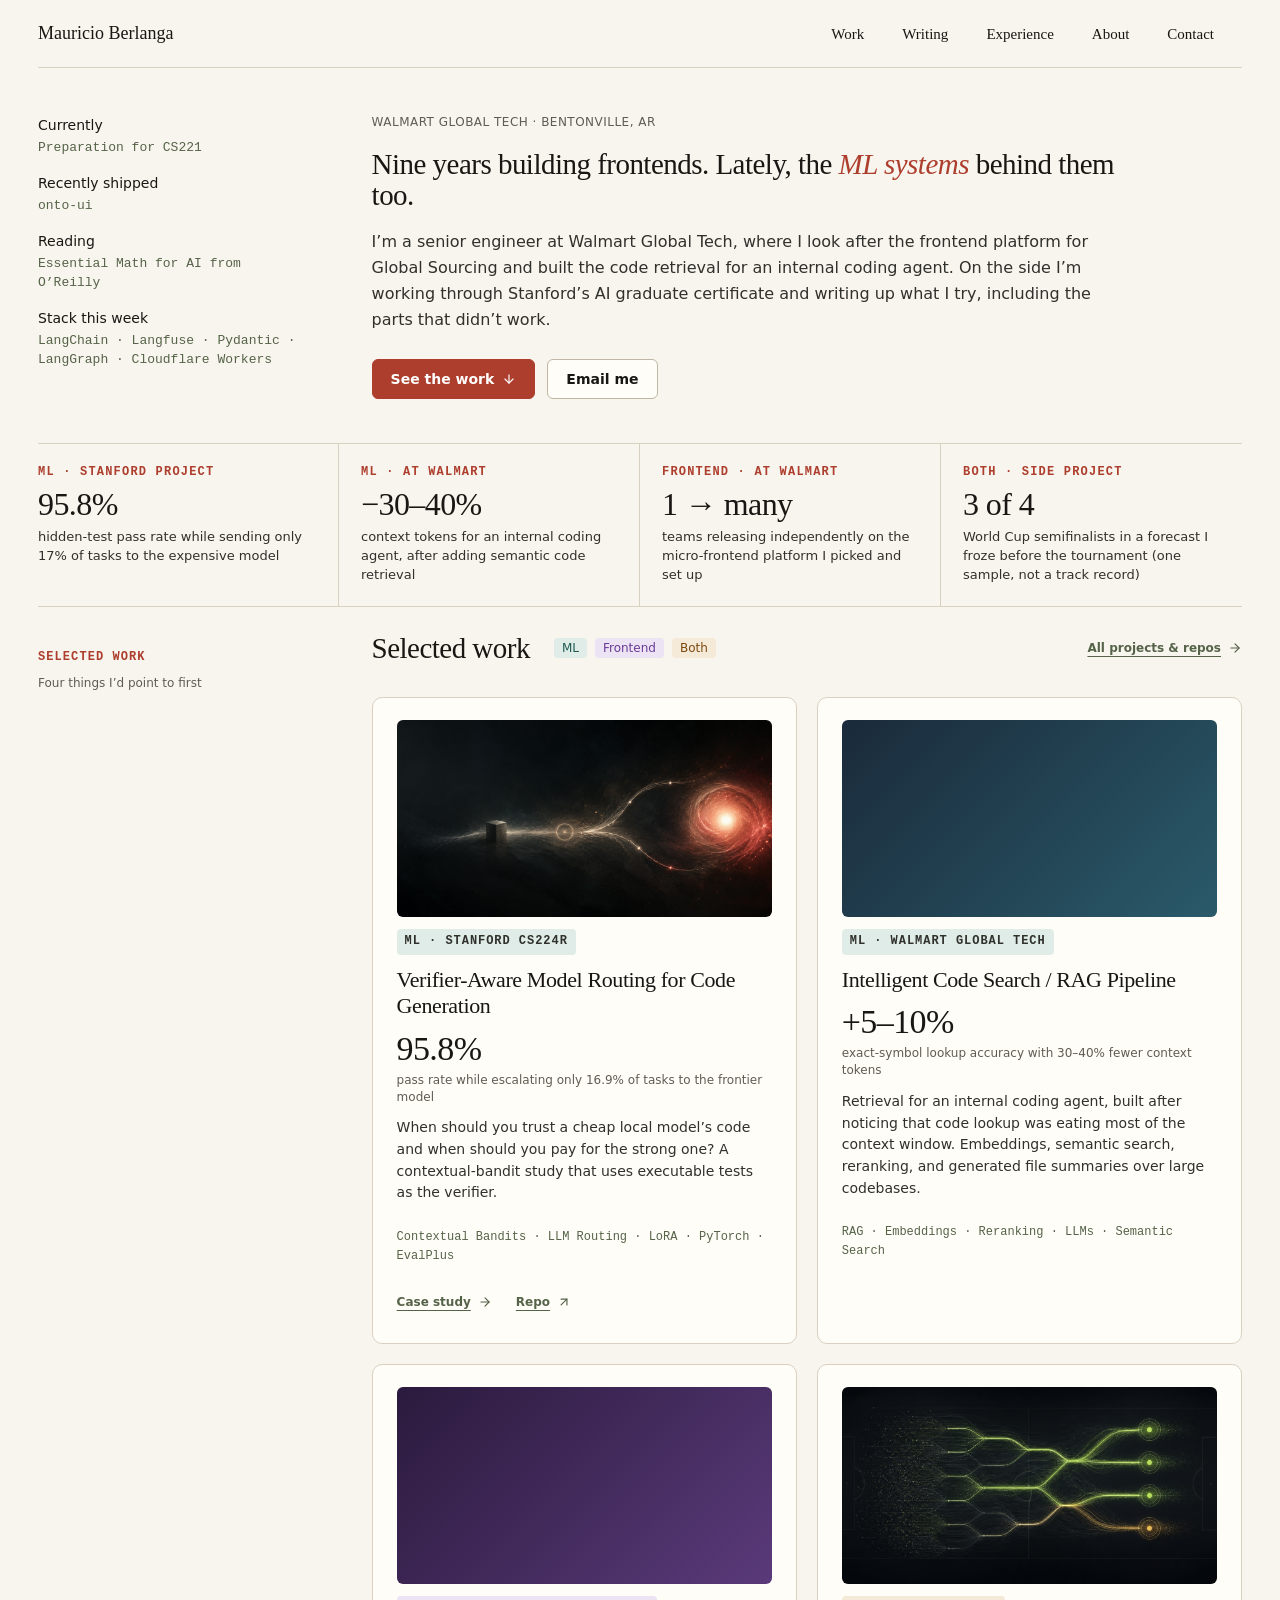
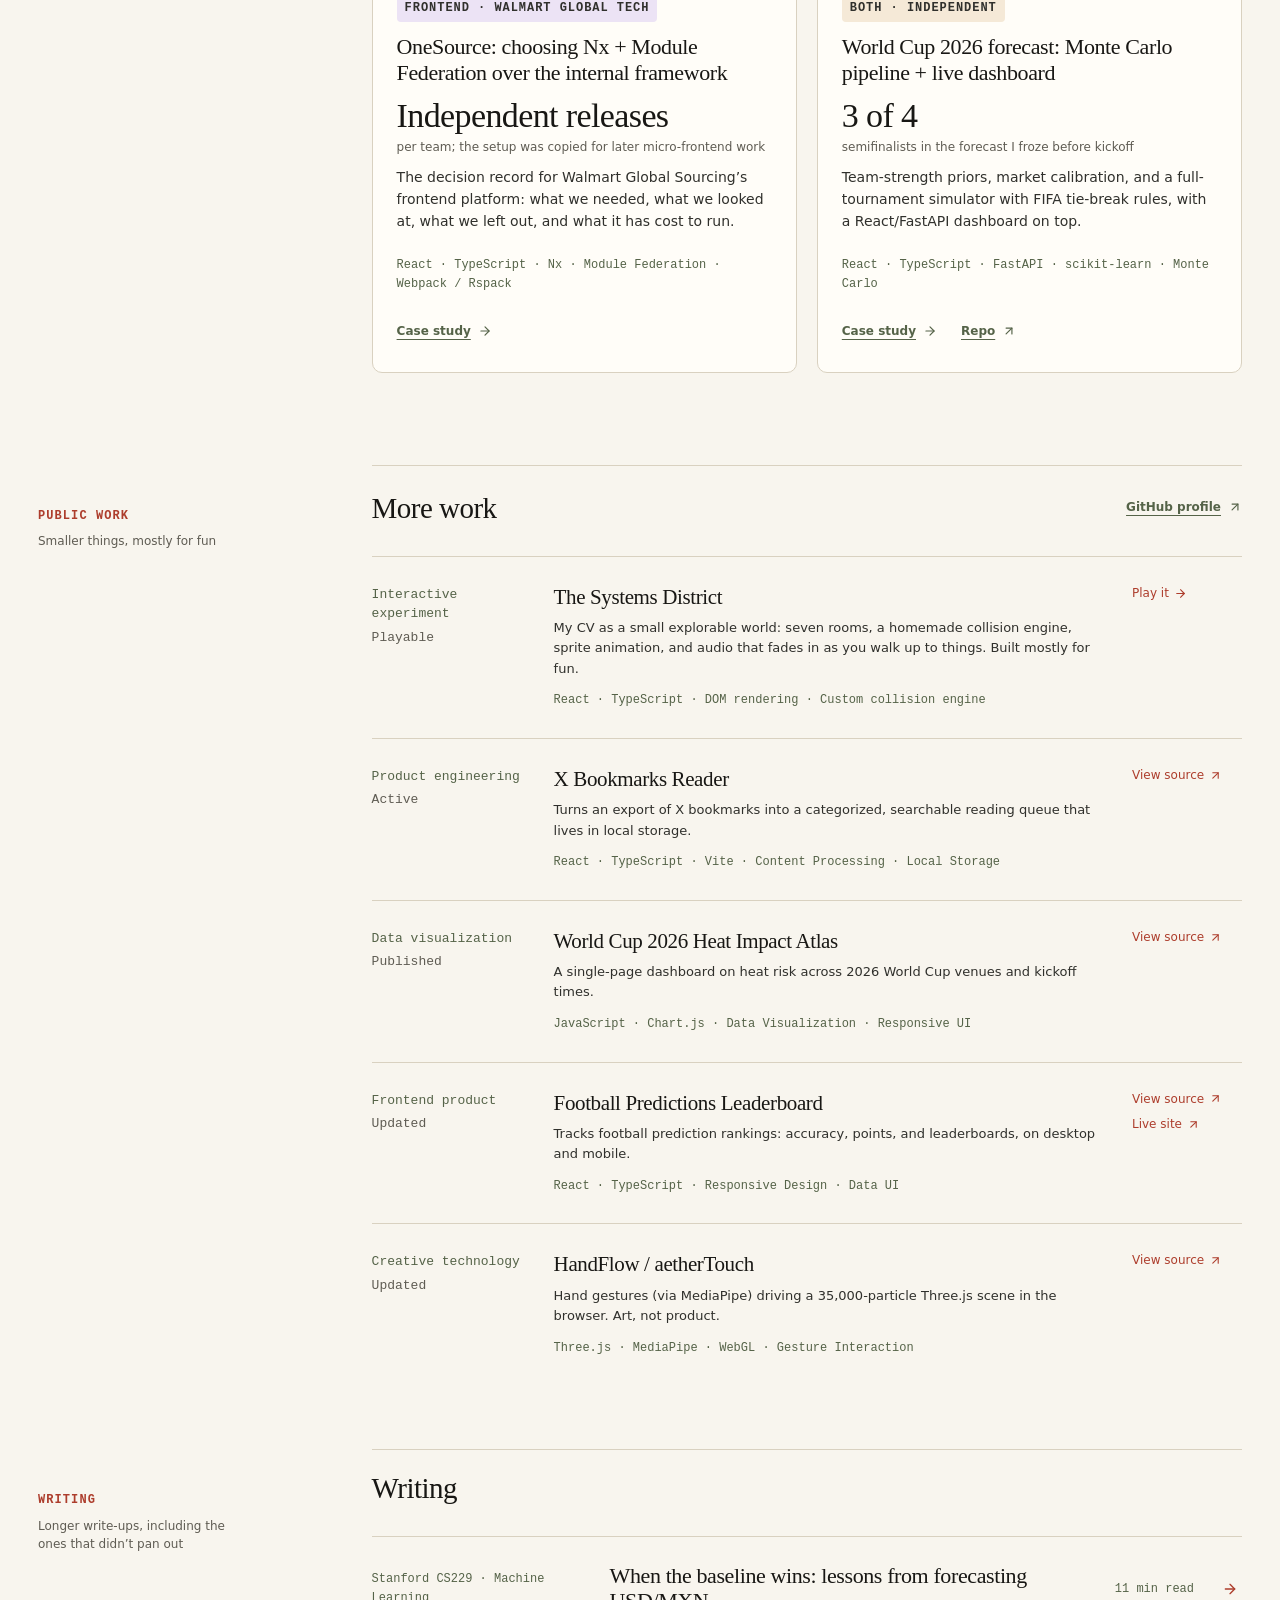
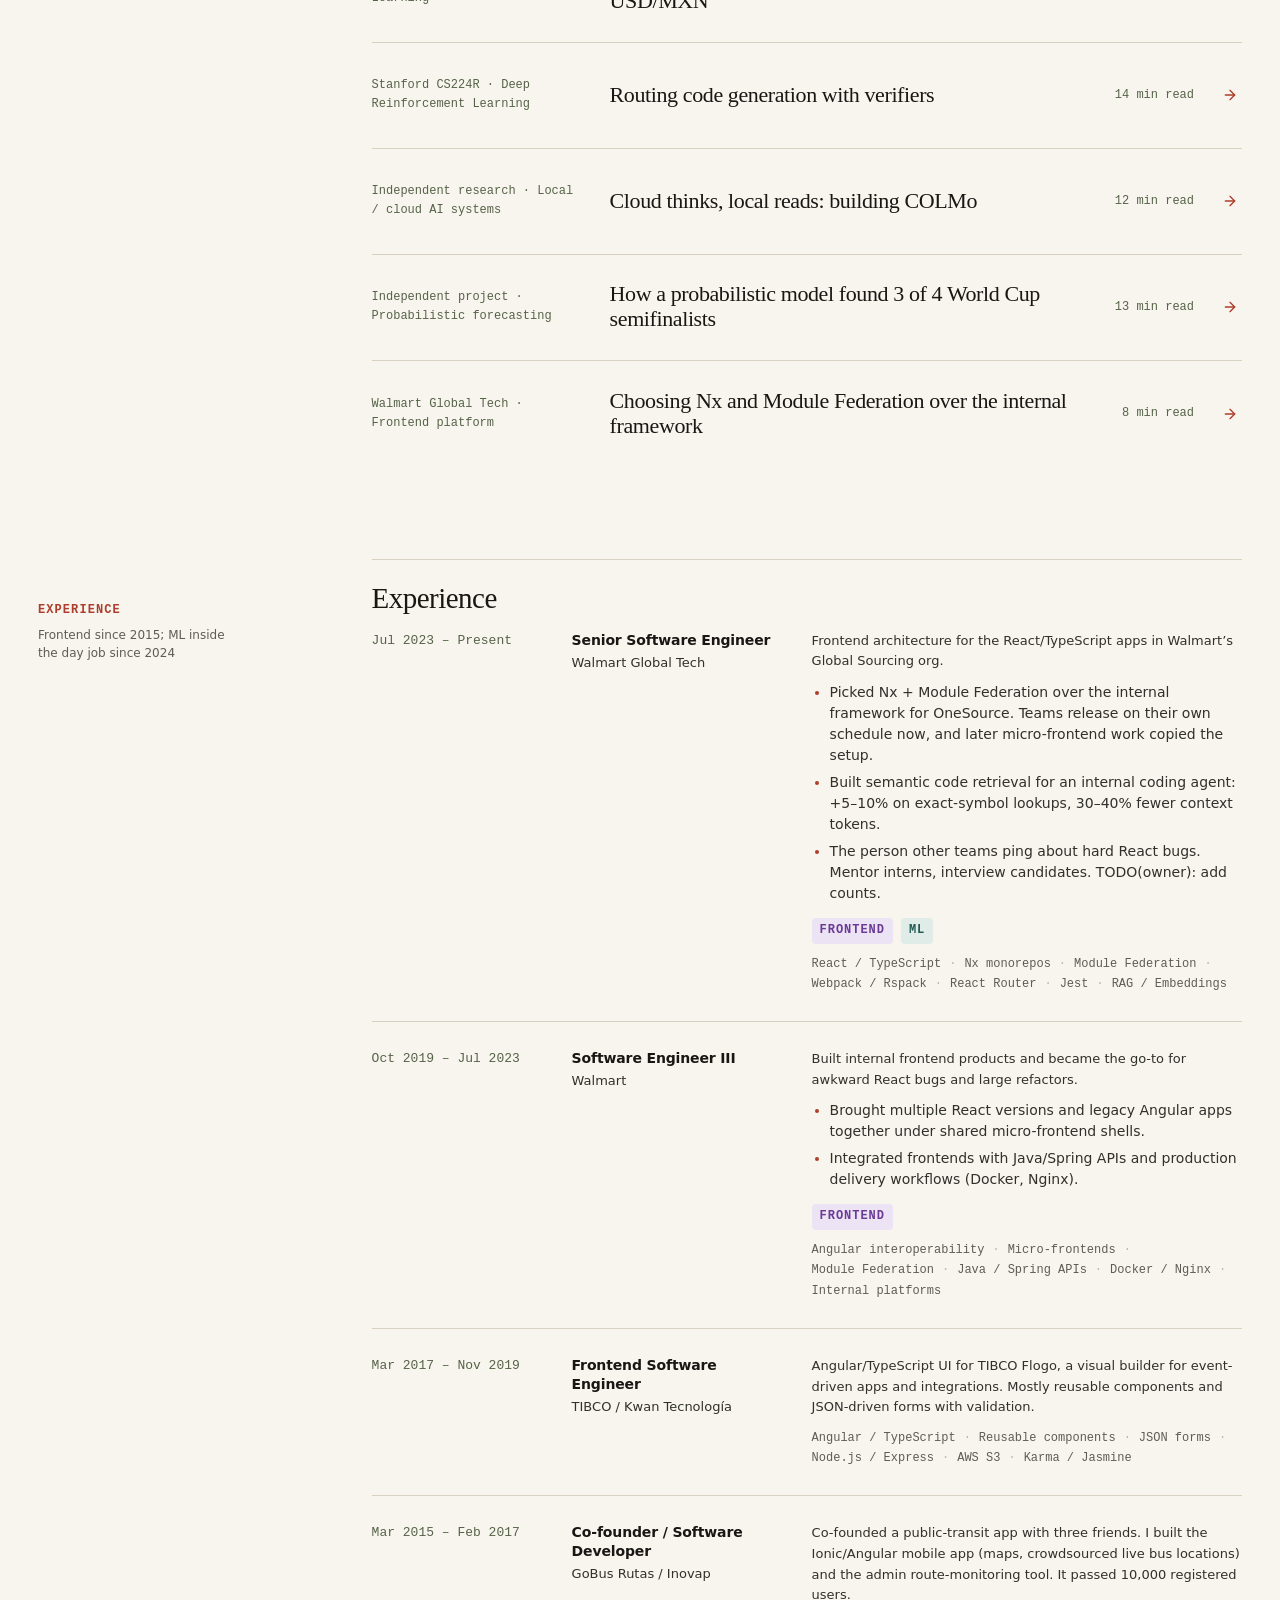
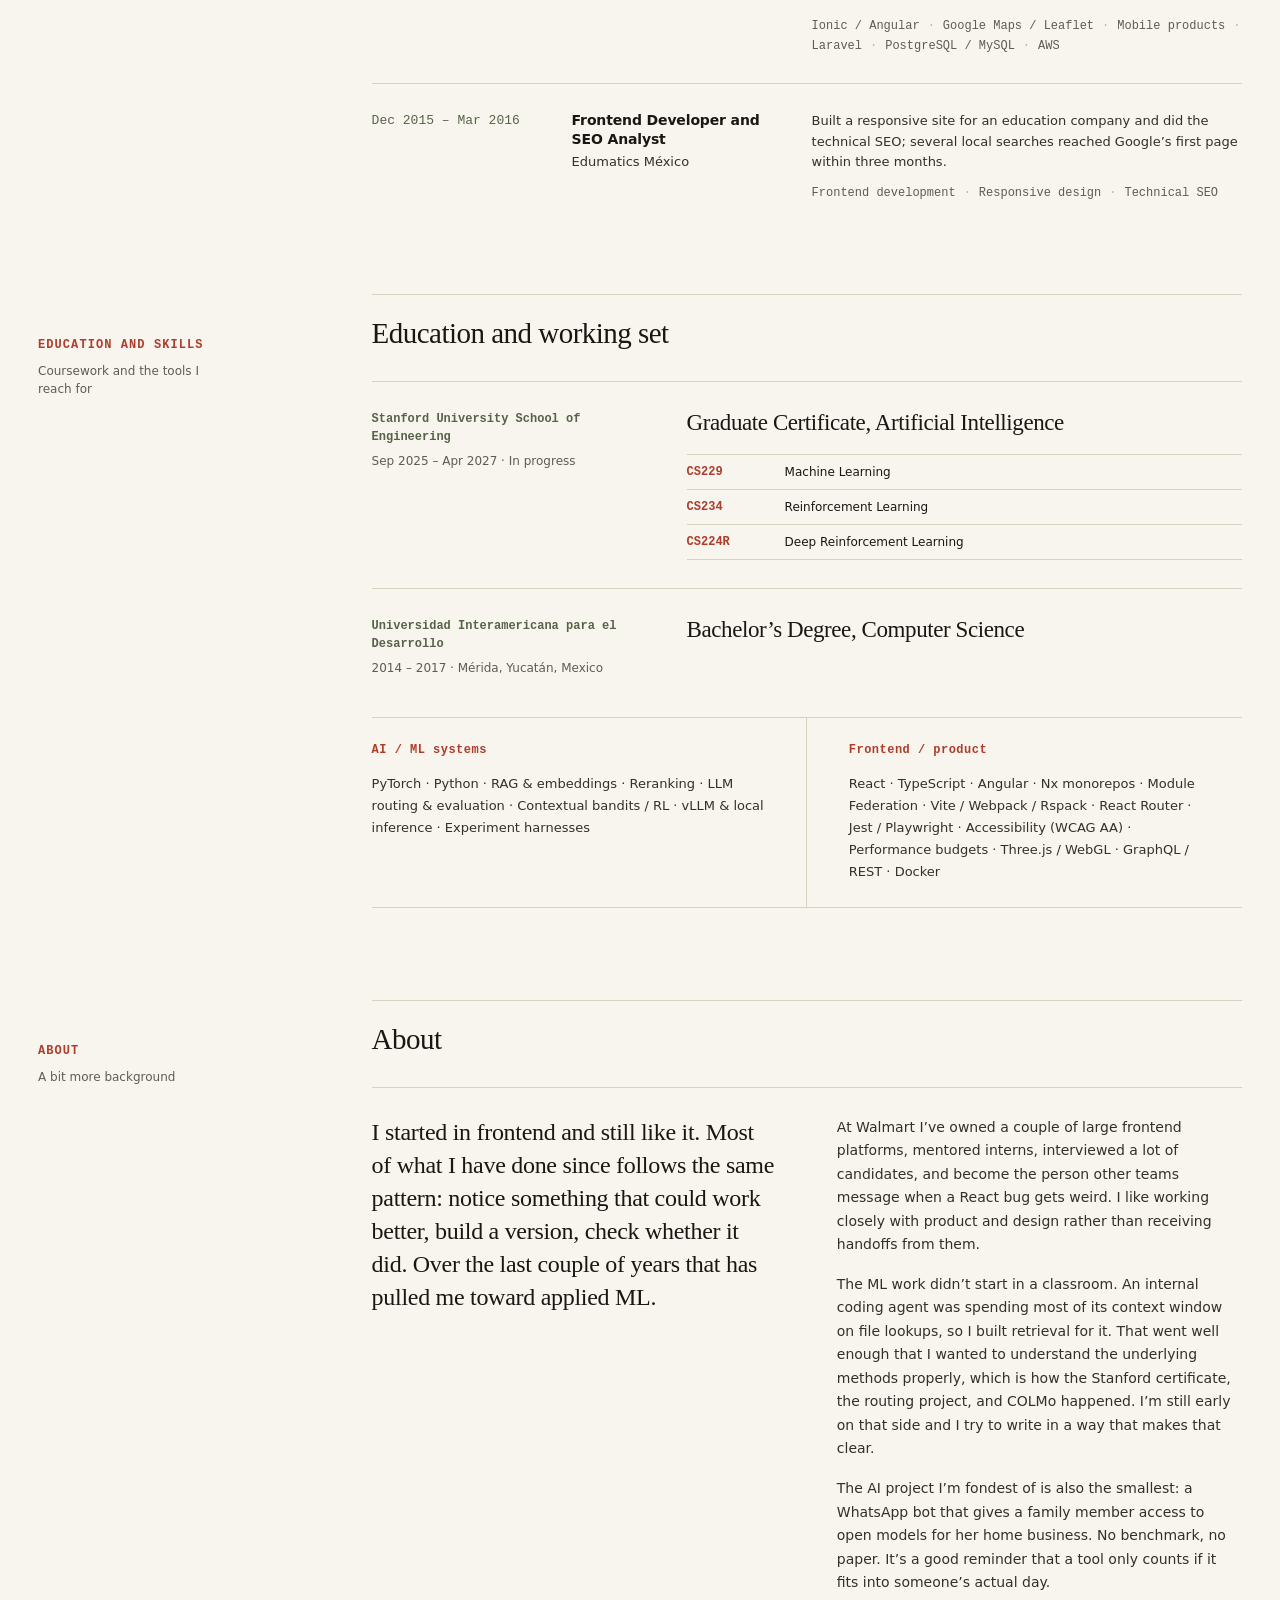
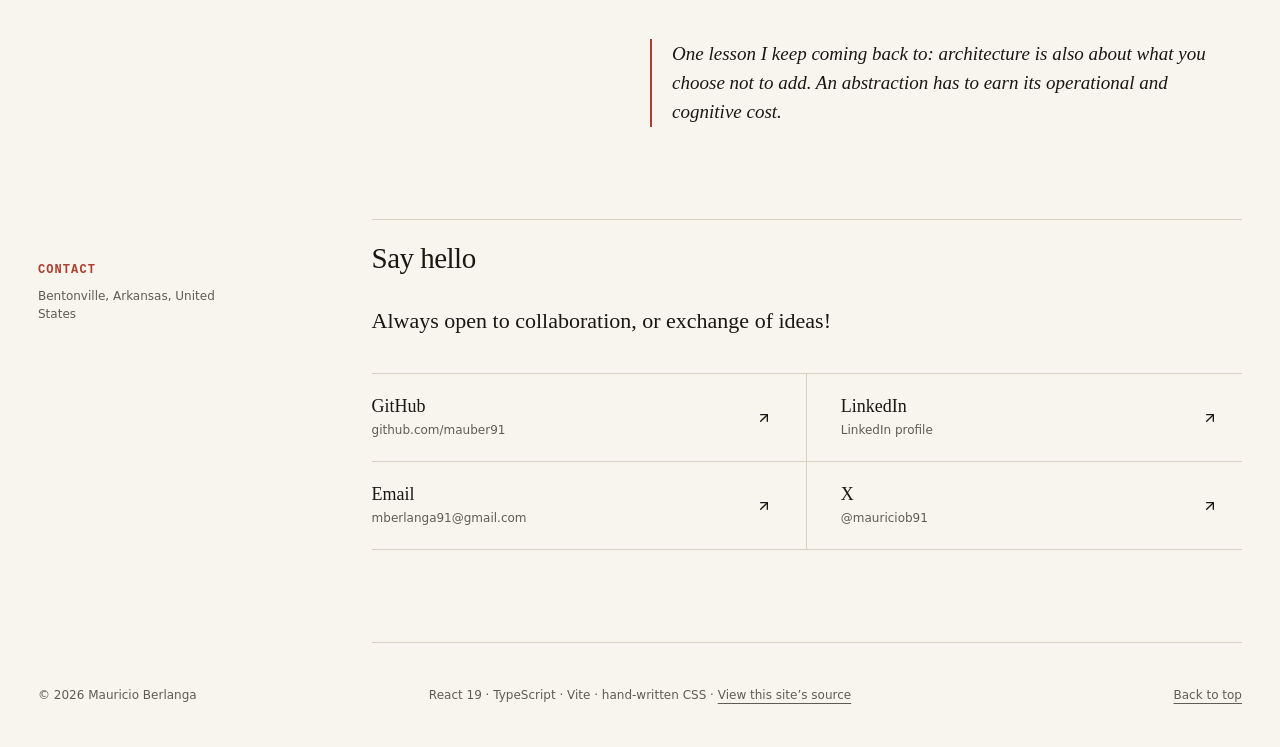
==== game/index.html @ 1f2e1e14 "deploy: mauber91/mauricio-berlanga-portfolio@f6933ea36168ee75e9e343ae9a9fc842c950b0d6" ====
<!doctype html>
<html lang="en">
  <head>
    <meta charset="UTF-8" />
    <meta name="viewport" content="width=device-width, initial-scale=1.0" />
    <link rel="icon" href="data:," />
    <meta name="theme-color" content="#f3eee5" />
    <title>The Systems District — Mauricio Berlanga Interactive CV</title>
    <meta name="description" content="Explore Senior Software Engineer Mauricio Berlanga’s 9+ years across frontend platforms, production products, applied AI research, technical writing, and creative work through an original interactive world." />
    <meta name="author" content="Mauricio Berlanga" />
    <meta name="keywords" content="Mauricio Berlanga, Senior Software Engineer, Frontend Platforms, React, TypeScript, Angular, Nx, Module Federation, AI Engineer, RAG, Reinforcement Learning" />
    <link rel="canonical" href="https://mauber91.github.io/game/" />
    <meta property="og:type" content="website" />
    <meta property="og:title" content="The Systems District — Mauricio Berlanga Interactive CV" />
    <meta property="og:description" content="Explore Senior Software Engineer Mauricio Berlanga’s 9+ years across frontend platforms, production products, applied AI research, technical writing, and creative work through an original interactive world." />
    <meta property="og:image" content="https://mauber91.github.io/game-world-map.webp" />
    <meta property="og:image:alt" content="A handcrafted island CV with seven buildings representing Mauricio Berlanga’s career, research, projects, writing, interests, and contact details." />
    <meta property="og:image:width" content="1200" />
    <meta property="og:image:height" content="630" />
    <meta name="twitter:card" content="summary_large_image" />
    <meta name="twitter:title" content="The Systems District — Mauricio Berlanga Interactive CV" />
    <meta name="twitter:description" content="Explore Senior Software Engineer Mauricio Berlanga’s 9+ years across frontend platforms, production products, applied AI research, technical writing, and creative work through an original interactive world." />
    <meta name="twitter:image" content="https://mauber91.github.io/game-world-map.webp" />
    <meta name="twitter:image:alt" content="A handcrafted island CV with seven buildings representing Mauricio Berlanga’s career, research, projects, writing, interests, and contact details." />
    <script type="application/ld+json">
      {
        "@context": "https://schema.org",
        "@type": "Person",
        "name": "Mauricio Berlanga",
        "jobTitle": "Senior Software Engineer",
        "url": "https://mauber91.github.io/",
        "sameAs": ["https://github.com/mauber91", "https://www.linkedin.com/in/mauricio-berlanga-carrillo-58a62334"],
        "worksFor": { "@type": "Organization", "name": "Walmart Global Tech" },
        "knowsAbout": ["Frontend Platform Engineering", "React", "TypeScript", "Angular", "Nx Monorepos", "Micro-frontends", "Module Federation", "Software Engineering", "Machine Learning", "Artificial Intelligence", "Retrieval-Augmented Generation", "Reinforcement Learning"]
      }
    </script>
    <script type="module" crossorigin src="/assets/index-BPgjsTP2.js"></script>
    <link rel="stylesheet" crossorigin href="/assets/index-CEMthI2M.css">
  </head>
  <body>
    <div id="root"></div>
  </body>
</html>
---- assets/index-CEMthI2M.css ----
@layer reset{*,:before,:after{box-sizing:border-box}html{scroll-behavior:smooth}body,h1,h2,h3,p,blockquote{margin:0}ul{margin:0;padding:0;list-style:none}button,a{font:inherit}a{color:inherit;text-decoration:none}}@layer base{:root{--lightningcss-light: ;--lightningcss-dark:initial;color-scheme:dark;--bg:#090b0d;--surface:#0e1113;--surface-raised:#121618;--text:#f0f2ef;--muted:#949b96;--faint:#646b67;--line:#e2ebe421;--line-strong:#e2ebe43d;--accent:#b9e879;--accent-soft:#b9e8791a;--header:#090b0ddb;--shadow:#0000005c;--serif:Georgia, "Times New Roman", serif;--sans:Inter, ui-sans-serif, -apple-system, BlinkMacSystemFont, "Segoe UI", sans-serif;--mono:"SFMono-Regular", Consolas, "Liberation Mono", monospace;font-family:var(--sans);background:var(--bg);color:var(--text);font-synthesis:none;text-rendering:optimizelegibility}:root[data-theme=light]{--lightningcss-light:initial;--lightningcss-dark: ;color-scheme:light;--bg:#f2f3ef;--surface:#e9ebe6;--surface-raised:#fafbf8;--text:#171a18;--muted:#626963;--faint:#7b817c;--line:#171a1824;--line-strong:#171a1847;--accent:#416d13;--accent-soft:#416d131a;--header:#f2f3efe0;--shadow:#191d1a1f}body{background:var(--bg);min-width:320px;min-height:100vh}body:before{z-index:-1;content:"";background-image:linear-gradient(var(--line) 1px, transparent 1px), linear-gradient(90deg, var(--line) 1px, transparent 1px);opacity:.22;pointer-events:none;background-size:64px 64px;position:fixed;inset:0;-webkit-mask-image:linear-gradient(#0000002e,#0000 35%);mask-image:linear-gradient(#0000002e,#0000 35%)}::selection{color:var(--bg);background:var(--accent)}:focus-visible{outline:2px solid var(--accent);outline-offset:4px}h1,h2,h3{letter-spacing:-.035em;font-weight:520}p{color:var(--muted);line-height:1.7}}@layer components{.shell{width:min(1180px,100% - 48px);margin-inline:auto}.skip-link{z-index:100;color:var(--bg);background:var(--accent);padding:10px 14px;position:fixed;top:10px;left:10px;transform:translateY(-150%)}.skip-link:focus{transform:translateY(0)}.site-header{z-index:50;border-bottom:1px solid var(--line);background:var(--header);-webkit-backdrop-filter:blur(18px);backdrop-filter:blur(18px);grid-template-columns:1fr auto 1fr;align-items:center;height:72px;padding-inline:max(24px,50vw - 590px);display:grid;position:sticky;top:0}.wordmark{width:fit-content;font:700 13px var(--mono);letter-spacing:-.04em;align-items:center;gap:9px;display:flex}.wordmark i{background:var(--accent);width:5px;height:5px;box-shadow:0 0 0 4px var(--accent-soft);border-radius:50%}.navigation{align-items:center;gap:24px;display:flex}.navigation a{color:var(--muted);font:500 11px var(--mono);letter-spacing:.01em;transition:color .16s;position:relative}.navigation a:after{content:"";background:var(--accent);transform-origin:0;height:1px;transition:transform .18s;position:absolute;bottom:-7px;left:0;right:0;transform:scaleX(0)}.navigation a:hover{color:var(--text)}.navigation a:hover:after{transform:scaleX(1)}.header-actions{justify-content:flex-end;gap:8px;display:flex}.icon-button{width:34px;height:34px;color:var(--muted);cursor:pointer;border:1px solid var(--line);background:0 0;place-items:center;transition:color .16s,border-color .16s,background .16s;display:grid}.icon-button:hover{color:var(--text);border-color:var(--line-strong);background:var(--surface)}.menu-button{display:none}.hero{grid-template-columns:1.22fr .78fr;align-items:center;gap:80px;min-height:calc(100svh - 72px);padding-block:100px 80px;display:grid;position:relative}.hero-copy{z-index:2;position:relative}.hero-kicker{color:var(--text);font:500 13px var(--mono);letter-spacing:.02em;margin-bottom:18px}.hero h1{text-wrap:balance;max-width:760px;font-size:clamp(3.5rem,6.4vw,6.75rem);line-height:.94}.hero h1 em{color:var(--accent);font-family:var(--serif);font-weight:400}.hero-summary{max-width:680px;margin-top:32px;font-size:17px;line-height:1.75}.hero-actions{flex-wrap:wrap;align-items:center;gap:12px 24px;margin-top:38px;display:flex}.button{border:1px solid var(--line);min-height:44px;font:600 12px var(--mono);justify-content:center;align-items:center;gap:12px;padding:0 18px;transition:transform .16s,background .16s,color .16s;display:inline-flex}.button:hover{transform:translateY(-2px)}.button-primary{color:#11140f;border-color:var(--accent);background:var(--accent)}.text-link{color:var(--muted);font:500 11px var(--mono);align-items:center;gap:7px;transition:color .16s;display:inline-flex}.text-link:hover{color:var(--text)}.hero-visual{min-width:0;position:relative}.system-map{border:1px solid var(--line);background:var(--surface);height:440px;box-shadow:0 35px 100px var(--shadow);position:relative;overflow:hidden}.system-map:before{content:"";background-image:radial-gradient(var(--line-strong) .8px, transparent .8px);opacity:.65;background-size:17px 17px;position:absolute;inset:0}.system-map:after{content:"";border:1px solid var(--line);position:absolute;inset:22px}.map-label{z-index:2;color:var(--faint);font:9px var(--mono);letter-spacing:.06em;text-transform:uppercase;position:absolute}.label-input{top:48px;left:48px}.label-reason{top:60px;right:44px}.label-retrieve{bottom:52px;left:56px}.label-evaluate{bottom:61px;right:49px}.map-node{z-index:2;border:1px solid var(--line-strong);background:var(--surface-raised);border-radius:50%;width:9px;height:9px;position:absolute}.map-node:after{content:"";border:1px solid var(--line);border-radius:50%;position:absolute;inset:-6px}.map-node.active{background:var(--accent);border-color:var(--accent);box-shadow:0 0 22px var(--accent)}.node-a{top:92px;left:78px}.node-b{top:93px;right:93px}.node-c{top:48%;left:18%}.node-d{top:42%;right:15%}.node-e{bottom:70px;left:27%}.node-f{bottom:68px;right:23%}.map-center{z-index:3;border:1px solid var(--accent);background:var(--surface);text-align:center;width:118px;height:118px;box-shadow:0 0 0 13px var(--accent-soft);border-radius:50%;place-content:center;display:grid;position:absolute;top:50%;left:50%;transform:translate(-50%,-50%)}.map-center b{font:500 13px var(--mono)}.map-center small{color:var(--muted);font:8px var(--mono);margin-top:7px;display:block}.map-line{z-index:1;background:var(--line-strong);transform-origin:0;height:1px;position:absolute}.line-a{width:180px;top:96px;left:82px;transform:rotate(32deg)}.line-b{width:155px;top:98px;right:98px;transform:rotate(145deg)}.line-c{width:120px;top:49%;left:19%}.line-d{width:115px;top:50%;left:57%;transform:rotate(-12deg)}.line-e{width:220px;bottom:76px;right:22%;transform:rotate(157deg)}.map-readout{z-index:4;font:8px var(--mono);gap:12px;display:flex;position:absolute;bottom:34px;right:36px}.map-readout span{color:var(--faint)}.map-readout b{color:var(--accent);font-weight:500}.hero-meta{border-top:1px solid var(--line);grid-column:1/-1;grid-template-columns:repeat(4,1fr);margin-top:28px;display:grid}.hero-meta span{color:var(--faint);font:9px var(--mono);text-transform:uppercase;letter-spacing:.06em;padding-top:18px}.hero-meta b{color:var(--text);margin-right:8px;font-size:11px}.section{border-top:1px solid var(--line);padding-block:140px}.section-header{grid-template-columns:.34fr .66fr;gap:36px;margin-bottom:72px;display:grid}.eyebrow{color:var(--accent);font:600 10px var(--mono);letter-spacing:.09em;text-transform:uppercase}.section-header h2,.contact-section h2{text-wrap:balance;max-width:770px;font-size:clamp(2.7rem,5vw,5.2rem);line-height:1.02}.section-header>div>p{max-width:620px;margin-top:24px;font-size:15px}.about-grid{grid-template-columns:1fr 1fr;gap:32px 80px;margin-left:34%;display:grid}.lead-copy{color:var(--text);letter-spacing:-.025em;font-size:clamp(1.5rem,2.5vw,2.3rem);line-height:1.35}.lead-copy strong{color:var(--accent);font-weight:500}.about-detail{gap:20px;display:grid}.about-grid blockquote{border:1px solid var(--line);background:var(--surface);grid-column:1/-1;grid-template-columns:auto 1fr;gap:20px;margin-top:44px;padding:32px;display:grid}.about-grid blockquote svg{color:var(--accent)}.about-grid blockquote p{max-width:820px;color:var(--text);font:italic 1.15rem/1.6 var(--serif)}.timeline{border-top:1px solid var(--line)}.timeline-item{border-bottom:1px solid var(--line);grid-template-columns:40px 1fr 2fr;gap:24px;padding-block:42px;display:grid}.timeline-marker{position:relative}.timeline-marker:before{content:"";background:var(--line);width:1px;position:absolute;top:3px;bottom:-46px;left:4px}.timeline-item:last-child .timeline-marker:before{display:none}.timeline-marker i{z-index:1;border:2px solid var(--accent);background:var(--bg);border-radius:50%;width:9px;height:9px;display:block;position:relative}.timeline-period{color:var(--faint);font:10px/1.6 var(--mono)}.timeline-title{justify-content:space-between;align-items:start;gap:16px;margin-bottom:20px;display:flex}.timeline-title h3{font-size:23px}.timeline-title p{color:var(--text);margin-top:3px;font-size:13px}.timeline-main>p{max-width:650px}.tag-list{flex-wrap:wrap;gap:7px;margin-top:24px;display:flex}.tag-list li{color:var(--muted);border:1px solid var(--line);font:9px var(--mono);padding:6px 9px}.research-section,.skills-section{background:var(--surface)}.research-grid{border-top:1px solid var(--line);border-left:1px solid var(--line);grid-template-columns:repeat(2,1fr);display:grid}.research-card{border-right:1px solid var(--line);border-bottom:1px solid var(--line);grid-template-columns:42px 1fr;gap:26px;min-height:275px;padding:36px;transition:background .18s;display:grid;position:relative}.research-card:hover{background:var(--surface-raised)}.research-number{color:var(--accent);font:10px var(--mono)}.research-card h3{margin-bottom:18px;font-size:24px}.inline-list{color:var(--faint);font:9px var(--mono);flex-wrap:wrap;gap:7px 16px;margin-top:28px;display:flex}.inline-list li:before{color:var(--accent);content:"+";margin-right:7px}.research-arrow{color:var(--faint);transition:transform .18s,color .18s;position:absolute;top:34px;right:34px}.research-card:hover .research-arrow{color:var(--accent);transform:translate(3px,-3px)}.projects-grid{grid-template-columns:repeat(12,1fr);gap:18px;display:grid}.project-card{border:1px solid var(--line);background:var(--surface);flex-direction:column;grid-column:span 6;transition:transform .2s,border-color .2s,box-shadow .2s;display:flex;overflow:hidden}.project-card:hover{border-color:var(--line-strong);box-shadow:0 24px 70px var(--shadow);transform:translateY(-4px)}.project-topline{color:var(--faint);border-bottom:1px solid var(--line);font:9px var(--mono);justify-content:space-between;padding:14px 16px;display:flex}.status{color:var(--muted);text-transform:uppercase;letter-spacing:.06em}.status:before{background:var(--faint);content:"";border-radius:50%;width:5px;height:5px;margin-right:7px;display:inline-block}.status-built:before{background:var(--accent)}.project-visual{border-bottom:1px solid var(--line);background-color:var(--bg);background-image:radial-gradient(var(--line-strong) .75px, transparent .75px);background-size:18px 18px;height:230px;position:relative}.retrieval-visual{justify-content:center;align-items:center;gap:11px;padding:20px;display:flex}.retrieval-visual>div{z-index:1;border:1px solid var(--line-strong);background:var(--surface);text-align:center;place-content:center;width:80px;height:67px;display:grid;position:relative}.retrieval-visual b{color:var(--accent);font:8px var(--mono);margin-bottom:5px}.retrieval-visual span{font:9px var(--mono)}.retrieval-visual i{background:var(--line-strong);width:12px;height:1px;position:absolute;top:50%;left:100%}.forecast-visual{overflow:hidden}.forecast-visual:before,.forecast-visual:after{content:"";border-left:1px solid var(--line-strong);border-bottom:1px solid var(--line-strong);position:absolute;inset:32px}.forecast-visual:after{border:0;border-top:1px dashed var(--line-strong);top:50%}.forecast-visual .series{background:var(--accent);transform-origin:0;width:86%;height:1px;position:absolute;left:8%}.series-a{clip-path:polygon(0 0,12% 0,12% 100%,24% 100%,24% 0,36% 0,36% 100%,49% 100%,49% 0,62% 0,62% 100%,75% 100%,75% 0,88% 0,88% 100%,100% 100%,100% 0);top:55%;transform:rotate(-9deg)}.forecast-visual .series-b{background:var(--muted);top:47%;transform:rotate(4deg)}.forecast-visual span{color:var(--faint);font:8px var(--mono);position:absolute;right:34px}.forecast-visual span:first-of-type{bottom:32px}.forecast-visual span:last-of-type{top:32px}.orchestration-visual{grid-template-columns:repeat(3,1fr);place-items:center;padding:22px 36px;display:grid}.cloud-node{border:1px solid var(--accent);background:var(--surface);text-align:center;width:135px;height:66px;font:10px var(--mono);place-content:center;display:grid;position:absolute;top:34px;left:50%;transform:translate(-50%)}.cloud-node small{color:var(--muted);font:8px var(--mono);margin-top:6px}.orchestration-visual>i{background:var(--line-strong);width:1px;height:75px;position:relative;top:15px}.local-node{border:1px solid var(--line-strong);background:var(--surface);width:86px;height:42px;font:8px var(--mono);place-content:center;display:grid;position:absolute;bottom:31px}.local-one{left:12%}.local-two{left:50%;transform:translate(-50%)}.local-three{right:12%}.router-visual{align-content:center;gap:24px;padding:30px;display:grid}.router-flow{justify-content:center;align-items:center;gap:10px;display:flex}.router-flow>i{color:var(--faint);font:normal 12px var(--mono)}.route-box{border:1px solid var(--line-strong);background:var(--surface);text-align:center;place-content:center;width:98px;height:74px;display:grid}.route-box small{color:var(--faint);font:7px var(--mono)}.route-box b{font:600 10px var(--mono);margin-top:5px}.route-box span{color:var(--faint);font:8px var(--mono);margin-top:4px}.route-box.verifier-box{border-color:var(--accent);box-shadow:inset 0 0 0 4px var(--accent-soft)}.route-outcomes{justify-content:center;gap:8px;display:flex}.route-outcomes span{min-width:114px;color:var(--muted);border:1px solid var(--line);background:var(--surface);text-align:center;font:8px var(--mono);padding:8px 10px}.route-outcomes span:first-child{color:var(--accent)}.project-body{flex-direction:column;flex:1;padding:28px;display:flex}.project-body h3{margin-bottom:14px;font-size:26px}.project-insight{border-left:1px solid var(--accent);margin-top:22px;padding-left:15px;font-size:13px}.project-insight b{color:var(--text);font:9px var(--mono);text-transform:uppercase;margin-bottom:4px;display:block}.project-links{border-top:1px solid var(--line);flex-wrap:wrap;gap:10px 18px;margin-top:auto;padding-top:22px;display:flex}.project-links a{color:var(--text);font:9px var(--mono);letter-spacing:.04em;text-transform:uppercase;align-items:center;gap:7px;transition:color .16s;display:inline-flex}.project-links a:hover{color:var(--accent)}.github-projects{border-top:1px solid var(--line);margin-top:112px;padding-top:72px}.github-projects-header{grid-template-columns:1fr auto;align-items:end;gap:40px;margin-bottom:42px;display:grid}.github-projects-header h3{max-width:720px;margin-top:16px;font-size:clamp(1.8rem,3.2vw,3.2rem);line-height:1.08}.github-projects-grid{border-top:1px solid var(--line);border-left:1px solid var(--line);grid-template-columns:repeat(2,1fr);display:grid}.github-project{border-right:1px solid var(--line);border-bottom:1px solid var(--line);flex-direction:column;min-height:360px;padding:30px;transition:background .18s;display:flex}.github-project:hover{background:var(--surface)}.github-project-meta{color:var(--faint);font:8px var(--mono);letter-spacing:.04em;text-transform:uppercase;justify-content:space-between;gap:16px;display:flex}.github-project h3{margin-top:38px;font-size:24px}.github-project h3 a{align-items:start;gap:10px;transition:color .16s;display:inline-flex}.github-project h3 a:hover{color:var(--accent)}.github-project h3 svg{color:var(--accent);flex:none;margin-top:4px}.github-project>p{max-width:530px;margin-top:16px;font-size:13px}.github-project-footer{border-top:1px solid var(--line);justify-content:space-between;align-items:center;gap:16px;margin-top:auto;padding-top:28px;display:flex}.github-project-footer a{color:var(--muted);font:9px var(--mono);align-items:center;gap:7px;transition:color .16s;display:inline-flex}.github-project-footer a:hover{color:var(--accent)}.education-grid{grid-template-columns:1.3fr .7fr;gap:18px;display:grid}.education-card{border:1px solid var(--line);background:var(--surface);min-height:350px;padding:34px}.education-heading{justify-content:space-between;align-items:start;gap:18px;display:flex}.education-heading>div>p{color:var(--accent);font:10px var(--mono);text-transform:uppercase;letter-spacing:.05em;margin-bottom:14px}.education-heading h3{max-width:540px;font-size:28px;line-height:1.2}.education-note{font:10px var(--mono);margin-top:18px}.course-list{border-top:1px solid var(--line);gap:0;margin-top:40px;display:grid}.course-list div{border-bottom:1px solid var(--line);grid-template-columns:80px 1fr;padding:14px 0;display:grid}.course-list b{color:var(--accent);font:10px var(--mono)}.course-list span{color:var(--muted);font-size:13px}.skills-grid{border-top:1px solid var(--line);border-left:1px solid var(--line);grid-template-columns:repeat(6,1fr);display:grid}.skill-group{border-right:1px solid var(--line);border-bottom:1px solid var(--line);grid-column:span 2;min-height:190px;padding:28px}.skill-group h3{color:var(--accent);font:10px var(--mono);letter-spacing:.04em;text-transform:uppercase;margin-bottom:32px}.skill-group p{color:var(--text);font-size:14px;line-height:1.9}.writing-list{border-top:1px solid var(--line)}.writing-item{border-bottom:1px solid var(--line);grid-template-columns:60px 1fr auto;align-items:center;gap:20px;padding:28px 4px;transition:padding .18s,background .18s;display:grid}.writing-item:hover{background:var(--surface);padding-inline:18px}.writing-item>span:first-child,.writing-item div p,.coming-soon{color:var(--faint);font:9px var(--mono)}.writing-item div p{color:var(--accent);text-transform:uppercase;letter-spacing:.05em;margin-bottom:7px}.writing-item h3{font-size:20px}.coming-soon{border:1px dashed var(--line-strong);text-transform:uppercase;padding:6px 8px}.contact-section{color:#11140f;background:var(--accent);padding-block:130px}.contact-section .eyebrow,.contact-section p{color:#11140fad}.contact-grid{grid-template-columns:1.35fr .65fr;align-items:end;gap:100px;display:grid}.contact-section h2{max-width:760px;margin-top:28px}.contact-section h2+p{max-width:610px;margin-top:25px;font-size:15px}.contact-section .button-primary{color:var(--accent);background:#11140f;border-color:#11140f;margin-top:34px}.contact-links{border-top:1px solid #11140f47}.contact-links>a{border-bottom:1px solid #11140f47;align-items:center;gap:14px;padding:18px 0;display:flex}.contact-links>a>span{flex:1;gap:3px;display:grid}.contact-links b{font-size:12px}.contact-links small{color:#11140f9e;font:8px var(--mono)}.site-footer{min-height:110px;font:9px var(--mono);grid-template-columns:1fr auto 1fr;align-items:center;gap:20px;display:grid}.site-footer p{color:var(--faint);font:inherit}.site-footer p:nth-child(2){text-align:center}.site-footer a{color:var(--muted);justify-self:end}.article-topbar{z-index:50;border-bottom:1px solid var(--line);background:var(--header);-webkit-backdrop-filter:blur(18px);backdrop-filter:blur(18px);grid-template-columns:1fr auto 1fr;align-items:center;height:68px;padding-inline:max(24px,50vw - 590px);display:grid;position:sticky;top:0}.article-topbar .icon-button{justify-self:end}.article-back{color:var(--muted);font:10px var(--mono);align-items:center;gap:8px;transition:color .16s;display:inline-flex}.article-back:hover{color:var(--text)}.article-hero{text-align:center;max-width:1000px;padding-block:120px 82px;position:relative;overflow:hidden}.article-hero.has-image{aspect-ratio:11/5;border:1px solid var(--line);max-width:1180px;min-height:530px;margin-block:32px 18px;padding:64px}.article-hero.has-image:after{z-index:1;content:"";background:radial-gradient(#07090aad 0%,#07090acc 58%,#07090aeb 100%);position:absolute;inset:0}.article-hero-image{object-fit:cover;width:100%;height:100%;position:absolute;inset:0}.article-hero-content{z-index:2;position:relative}.article-hero.has-image .article-hero-content{align-content:center;height:100%;display:grid}.article-hero.has-image h1{color:#f4f6f2;text-shadow:0 2px 28px #000000b8}.article-hero.has-image .article-course{color:#c7ef91}.article-hero.has-image .article-dek{color:#f0f2efd1;text-shadow:0 1px 16px #000c}.article-hero.has-image .article-byline{color:#f0f2efa8}.article-hero.has-image .article-tags li{color:#f0f2efcc;-webkit-backdrop-filter:blur(8px);backdrop-filter:blur(8px);background:#07090a57;border-color:#f0f2ef3d}.article-course{color:var(--accent);font:600 10px var(--mono);letter-spacing:.08em;text-transform:uppercase;margin-bottom:28px;display:inline-block}.article-hero h1{text-wrap:balance;max-width:980px;margin-inline:auto;font-size:clamp(3.5rem,7vw,7.4rem);line-height:.95}.article-dek{max-width:760px;margin:32px auto 0;font-size:17px;line-height:1.75}.article-byline{color:var(--faint);font:9px var(--mono);text-transform:uppercase;letter-spacing:.05em;flex-wrap:wrap;justify-content:center;gap:10px 28px;margin-top:34px;display:flex}.article-byline span{align-items:center;gap:7px;display:inline-flex}.article-tags{flex-wrap:wrap;justify-content:center;gap:7px;margin-top:30px;display:flex}.article-tags li{color:var(--muted);border:1px solid var(--line);font:9px var(--mono);padding:6px 9px}.article-stats{border-top:1px solid var(--line);border-left:1px solid var(--line);grid-template-columns:repeat(4,1fr);display:grid}.article-stats>div{border-right:1px solid var(--line);border-bottom:1px solid var(--line);text-align:center;align-content:center;min-height:132px;padding:24px;display:grid}.article-stats b{color:var(--accent);font:500 clamp(1.7rem, 3vw, 2.7rem) var(--mono);letter-spacing:-.06em}.article-stats span{color:var(--faint);font:8px var(--mono);letter-spacing:.06em;text-transform:uppercase;margin-top:10px}.article-disclaimer{color:var(--muted);border:1px solid var(--line);border-left:3px solid var(--accent);background:var(--accent-soft);grid-template-columns:auto 1fr;align-items:start;gap:14px;margin-top:24px;padding:18px 22px;display:grid}.article-disclaimer svg{color:var(--accent);flex:none;margin-top:3px}.article-disclaimer p{font:12px/1.65 var(--mono);margin:0}.article-disclaimer strong{color:var(--text);font-weight:600}.article-layout{grid-template-columns:210px minmax(0,720px);justify-content:center;gap:90px;padding-block:110px 150px;display:grid}.article-toc{align-self:start;position:sticky;top:102px}.article-toc>p{color:var(--text);font:600 9px var(--mono);letter-spacing:.06em;text-transform:uppercase;margin-bottom:18px}.article-toc nav{border-top:1px solid var(--line);display:grid}.article-toc nav a{color:var(--faint);border-bottom:1px solid var(--line);font:9px/1.35 var(--mono);padding:10px 0;transition:color .16s,padding .16s}.article-toc nav a:hover{color:var(--accent);padding-left:5px}.article-repo-link{color:var(--muted);font:9px var(--mono);align-items:center;gap:7px;margin-top:24px;display:inline-flex}.article-repo-link:hover{color:var(--accent)}.article-prose{min-width:0}.article-lead{color:var(--text);border-bottom:1px solid var(--line);font:400 clamp(1.45rem, 2.5vw, 2rem)/1.48 var(--serif);padding-bottom:68px}.article-prose section{padding-top:84px;scroll-margin-top:82px}.article-section-number{color:var(--accent);font:9px var(--mono);margin-bottom:18px}.article-prose h2{margin-bottom:28px;font-size:clamp(2.15rem,4vw,3.5rem);line-height:1.08}.article-prose h3{margin:44px 0 15px;font-size:1.35rem}.article-prose p{margin-top:20px;font-size:16px;line-height:1.82}.article-prose p strong,.article-prose li strong{color:var(--text);font-weight:620}.article-prose p code,.article-prose li code{color:var(--accent);border:1px solid var(--line);background:var(--surface);font:.78em var(--mono);padding:2px 5px}.article-prose>section>ul,.article-prose>section>ol{color:var(--muted);gap:13px;margin:28px 0 0;padding-left:24px;display:grid}.article-prose>section>ul{list-style:square}.article-prose>section>ol{list-style:decimal}.article-prose li{padding-left:7px;font-size:15px;line-height:1.7}.article-prose blockquote{color:var(--text);border:1px solid var(--line);border-left:3px solid var(--accent);background:var(--surface);font:italic 1.2rem/1.6 var(--serif);margin:44px 0 0;padding:26px 28px}.plain-language{border:1px solid var(--line);background:var(--accent-soft);grid-template-columns:auto 1fr;gap:16px;margin-top:34px;padding:22px;display:grid}.plain-language svg{color:var(--accent)}.plain-language b{color:var(--text);font:600 9px var(--mono);letter-spacing:.06em;text-transform:uppercase}.plain-language p{margin-top:7px;font-size:13px;line-height:1.65}.article-equation{border:1px solid var(--line);background:var(--surface);text-align:center;gap:12px;margin-top:34px;padding:27px;display:grid}.article-equation span{color:var(--faint);font:8px var(--mono);letter-spacing:.06em;text-transform:uppercase}.article-equation code{color:var(--text);font:500 clamp(1.15rem, 3vw, 1.7rem) var(--mono)}.article-figure{margin:44px 0 0}.article-figure>div{border:1px solid var(--line);background:#f8f9f6;padding:10px}.article-figure img{width:100%;height:auto;display:block}.article-figure figcaption{color:var(--faint);font:9px/1.55 var(--mono);margin-top:12px}.article-table-wrap{border:1px solid var(--line);margin-top:32px;overflow-x:auto}.article-table-wrap table{border-collapse:collapse;width:100%;font-size:12px}.article-table-wrap th,.article-table-wrap td{border-right:1px solid var(--line);border-bottom:1px solid var(--line);text-align:left;vertical-align:top;padding:14px 16px}.article-table-wrap th{color:var(--accent);background:var(--surface);font:600 8px var(--mono);letter-spacing:.05em;text-transform:uppercase}.article-table-wrap td{color:var(--muted);line-height:1.5}.article-table-wrap td:first-child{color:var(--text);font-weight:600}.article-split{gap:3px;margin-top:34px;display:flex}.article-split>div{border:1px solid var(--line);background:var(--surface);gap:8px;min-width:120px;padding:18px;display:grid}.article-split b{color:var(--text);font:600 10px var(--mono)}.article-split span{color:var(--faint);font:8px var(--mono);white-space:nowrap}.article-pipeline{grid-template-columns:repeat(5,1fr);gap:2px;margin-top:34px;display:grid}.article-pipeline>div{border:1px solid var(--line);background:var(--surface);align-content:start;min-height:128px;padding:18px 14px;display:grid;position:relative}.article-pipeline>div:not(:last-child):after{z-index:1;content:"";border-top:1px solid var(--accent);border-right:1px solid var(--accent);background:var(--surface);width:10px;height:10px;position:absolute;top:50%;left:calc(100% + 1px);transform:translate(-6px,-50%)rotate(45deg)}.article-pipeline b{color:var(--accent);font:8px var(--mono)}.article-pipeline span{color:var(--text);font:600 10px/1.35 var(--mono);margin-top:18px}.article-pipeline small{color:var(--faint);font:8px/1.5 var(--mono);margin-top:8px}.routing-diagram{border:1px solid var(--line);align-items:center;gap:9px;margin-top:34px;padding:24px;display:flex;overflow-x:auto}.routing-diagram>div{border:1px solid var(--line);background:var(--surface);text-align:center;flex:1 0 112px;place-content:center;min-height:96px;display:grid}.routing-diagram>div.active{border-color:var(--accent);box-shadow:inset 0 0 0 4px var(--accent-soft)}.routing-diagram>div span{color:var(--accent);font:8px var(--mono)}.routing-diagram>div b{font:600 10px var(--mono);margin-top:8px}.routing-diagram>div small{color:var(--faint);font:8px var(--mono);margin-top:4px}.routing-diagram>i{color:var(--faint);font:normal 12px var(--mono)}.padding-demo{border:1px solid var(--line);background:var(--surface);gap:10px;margin-top:34px;padding:24px;display:grid}.padding-demo>div{grid-template-columns:90px 1fr 95px;align-items:center;gap:12px;display:grid}.padding-demo span,.padding-demo b{color:var(--faint);font:8px var(--mono)}.padding-demo code{color:var(--text);border:1px solid var(--line);font:9px var(--mono);padding:11px}.padding-demo b{color:var(--accent)}.padding-demo b.bad{color:#e88474}.article-footer{border-top:1px solid var(--line);justify-content:space-between;align-items:center;min-height:120px;display:flex}.article-footer a{color:var(--muted);font:9px var(--mono);align-items:center;gap:8px;display:inline-flex}.article-footer p{color:var(--faint);font:9px var(--mono)}}@layer utilities{@media (prefers-reduced-motion:no-preference){.reveal{animation:linear both reveal;animation-timeline:view();animation-range:entry 8% cover 24%}@keyframes reveal{0%{opacity:0;transform:translateY(20px)}to{opacity:1;transform:translateY(0)}}.map-node.active{animation:2.4s ease-in-out infinite pulse}@keyframes pulse{50%{box-shadow:0 0 32px var(--accent);transform:scale(1.25)}}}@media (width<=980px){.site-header{grid-template-columns:1fr auto}.navigation{border-bottom:1px solid var(--line);background:var(--bg);flex-direction:column;align-items:start;gap:0;padding:16px 24px 28px;display:none;position:absolute;top:72px;left:0;right:0}.navigation.is-open{display:flex}.navigation a{border-bottom:1px solid var(--line);width:100%;padding:14px 0;font-size:12px}.menu-button{display:grid}.hero{grid-template-columns:1fr;gap:54px;padding-top:80px}.hero-copy{max-width:820px}.hero-visual{width:min(600px,100%)}.system-map{height:380px}.section-header{grid-template-columns:1fr;gap:18px}.about-grid{margin-left:0}.timeline-item{grid-template-columns:25px .7fr 1.3fr}.projects-grid{grid-template-columns:repeat(2,1fr)}.project-card,.project-card:nth-child(3){grid-column:auto}.project-card:nth-child(3){grid-column:1/-1;justify-self:center;width:calc(50% - 9px)}.education-grid{grid-template-columns:1fr}.education-card{min-height:0}.contact-grid{grid-template-columns:1fr;gap:60px}.github-project{min-height:390px}.article-topbar{padding-inline:24px}.article-stats{grid-template-columns:repeat(2,1fr)}.article-layout{grid-template-columns:minmax(0,720px);gap:56px}.article-toc{position:static}.article-toc nav{border-left:1px solid var(--line);grid-template-columns:repeat(2,1fr)}.article-toc nav a{border-right:1px solid var(--line);padding:11px 12px}}@media (width<=680px){.shell{width:min(100% - 32px,1180px)}.site-header{padding-inline:16px}.hero{min-height:auto;padding-block:68px 48px}.hero h1{font-size:clamp(3.2rem,16vw,5.2rem)}.hero-summary{font-size:15px}.hero-actions{align-items:start}.hero-actions .button{width:100%;margin-bottom:10px}.hero-meta{grid-template-columns:1fr;gap:13px;padding-top:20px}.hero-meta span{padding-top:0}.system-map{height:330px}.map-label,.node-a,.node-b{display:none}.section{padding-block:94px}.section-header{margin-bottom:50px}.section-header h2,.contact-section h2{font-size:clamp(2.5rem,13vw,4rem)}.about-grid{grid-template-columns:1fr}.about-grid blockquote{grid-column:auto;padding:24px}.timeline-item{grid-template-columns:18px 1fr;gap:12px}.timeline-period,.timeline-main{grid-column:2}.timeline-marker{grid-row:1/span 2}.research-grid{grid-template-columns:1fr}.research-card{grid-template-columns:30px 1fr;min-height:0;padding:27px 22px}.research-arrow{top:26px;right:20px}.projects-grid{grid-template-columns:1fr}.project-card{grid-column:auto;width:100%}.project-visual{height:205px}.project-body{padding:23px}.github-projects{margin-top:82px;padding-top:58px}.github-projects-header{grid-template-columns:1fr;gap:24px}.github-projects-grid{grid-template-columns:1fr}.github-project{min-height:0;padding:24px}.github-project h3{margin-top:30px}.github-project-footer{flex-wrap:wrap;margin-top:34px}.retrieval-visual{gap:5px;padding:12px}.retrieval-visual>div{width:68px}.skills-grid{grid-template-columns:1fr}.skill-group,.skill-group:nth-child(4),.skill-group:nth-child(5){grid-column:auto;min-height:0}.writing-item{grid-template-columns:34px 1fr}.coming-soon{grid-column:2;width:fit-content}.contact-section{padding-block:90px}.site-footer{grid-template-columns:1fr auto}.site-footer p:nth-child(2){display:none}.article-topbar{grid-template-columns:1fr auto auto;gap:18px;padding-inline:16px}.article-back{font-size:0}.article-back svg{width:17px;height:17px}.article-hero{padding-block:82px 58px}.article-hero.has-image{aspect-ratio:auto;min-height:620px;margin-block:16px;padding:58px 22px}.article-hero h1{font-size:clamp(3rem,15vw,4.6rem)}.article-dek{font-size:15px}.article-byline{flex-direction:column;align-items:center}.article-stats>div{min-height:110px;padding:16px}.article-layout{gap:42px;padding-block:76px 100px}.article-toc{display:none}.article-lead{padding-bottom:52px;font-size:1.35rem}.article-prose section{padding-top:66px}.article-prose p{font-size:15px}.article-split{flex-direction:column}.article-split>div{min-width:0}.article-pipeline{grid-template-columns:1fr;gap:3px}.article-pipeline>div{min-height:0;padding:16px 18px}.article-pipeline>div:not(:last-child):after{top:calc(100% + 1px);left:50%;transform:translate(-50%,-6px)rotate(135deg)}.article-pipeline span{margin-top:8px}.article-equation{padding:22px 12px;overflow-x:auto}.article-figure{margin-top:34px}.article-table-wrap{margin-left:-8px;margin-right:-8px}.routing-diagram{margin-left:-8px;margin-right:-8px;padding:18px}.padding-demo{padding:17px}.padding-demo>div{grid-template-columns:1fr}.article-footer{min-height:100px}}@media (prefers-reduced-motion:reduce){html{scroll-behavior:auto}*,:before,:after{transition-duration:.01ms!important;animation-duration:.01ms!important;animation-iteration-count:1!important}}}:is(.field-page,:root:has(.field-page)){--lightningcss-light:initial;--lightningcss-dark: ;color-scheme:light}.field-page{--field-paper:#f8f5ee;--field-ink:#181714;--field-body:#30302c;--field-muted:#5f5c53;--field-accent:#ad3d2c;--field-olive:#556348;--field-rule:#d9d1c0;--field-rule-strong:#bfb6a4;min-height:100vh;color:var(--field-ink);background:var(--field-paper);text-rendering:optimizelegibility;font-family:ui-sans-serif,system-ui,-apple-system,Segoe UI,Roboto,sans-serif}.field-page *,.field-page :before,.field-page :after{box-sizing:border-box}.field-page p{color:var(--field-body)}.field-page h1,.field-page h2,.field-page h3{color:var(--field-ink);letter-spacing:-.018em;font-family:Georgia,Times New Roman,serif;font-weight:400}.field-page :focus-visible{outline:2px solid var(--field-accent);outline-offset:4px}.field-page .skip-link{color:var(--field-paper);background:var(--field-accent)}.field-page .site-header{z-index:20;border-bottom:1px solid var(--field-rule);background:var(--field-paper);-webkit-backdrop-filter:none;backdrop-filter:none;align-items:center;width:calc(100% - 76px);height:68px;margin-inline:auto;padding:0;display:flex;position:sticky;top:0}.field-page .wordmark{width:auto;color:var(--field-ink);letter-spacing:0;font:400 18px/1.2 Georgia,Times New Roman,serif;display:inline-flex}.field-page .navigation{align-items:center;gap:38px;margin-left:auto;display:flex}.field-page .navigation a{min-height:44px;color:var(--field-ink);letter-spacing:0;align-items:center;font:400 15px/1.2 Georgia,Times New Roman,serif;display:inline-flex}.field-page .navigation a:after{display:none}.field-page .navigation a:hover{color:var(--field-accent)}.field-page .header-actions{align-items:center;gap:10px;margin-left:28px;display:flex}.field-page .menu-button{display:none}.field-shell{width:calc(100% - 76px);margin-inline:auto}.field-intro,.field-section{grid-template-columns:minmax(210px,260px) minmax(0,933px);column-gap:clamp(52px,5.75vw,82px);display:grid}.field-intro{min-height:200px;padding-top:47px;padding-bottom:44px}.field-intro-copy{grid-area:1/2;align-self:start}.field-intro-copy h1{max-width:780px;font-size:clamp(29px,2.15vw,32px);line-height:1.08}.field-intro-copy>p{max-width:760px;color:var(--field-body);margin-top:18px;font-size:16px;line-height:1.62}.field-intro-copy h1 em{color:var(--field-accent);font-style:italic}.field-intro-copy .field-status{max-width:none;color:var(--field-muted);letter-spacing:.04em;text-transform:uppercase;margin:0 0 18px;font:500 12px/1.3 ui-sans-serif,system-ui,-apple-system,Segoe UI,Roboto,sans-serif}.field-cta-row{flex-wrap:wrap;gap:12px;margin-top:26px;display:flex}.field-btn{border:1px solid var(--field-rule-strong);color:var(--field-ink);background:#fffdf8;border-radius:6px;align-items:center;gap:8px;padding:12px 18px;font:600 14px/1 ui-sans-serif,system-ui,-apple-system,Segoe UI,Roboto,sans-serif;display:inline-flex}.field-btn:hover{border-color:var(--field-ink)}.field-btn-accent{border-color:var(--field-accent);background:var(--field-accent);color:#fff}.field-btn-accent:hover{border-color:var(--field-ink);background:var(--field-ink)}.field-context{grid-area:1/1;align-self:start;padding-top:0;font-size:14px}.field-context p{margin:0;line-height:1.48}.field-context-label{font-weight:500;color:var(--field-ink)!important}.field-context-label+.field-context-value{margin-bottom:16px!important}.field-context-value:last-child{margin-bottom:0!important}.field-context-stack{color:var(--field-muted)!important}.field-context-value{font-family:ui-monospace,SFMono-Regular,Menlo,Consolas,monospace;font-size:13px;color:var(--field-olive)!important;margin-top:2px!important;line-height:1.48!important}.field-rail{grid-column:1;align-self:start;padding-top:42px}.field-rail p,.field-rail span{max-width:190px;margin:0;display:block}.field-rail p{color:var(--field-accent);letter-spacing:.09em;text-transform:uppercase;font:600 12px/1.4 ui-monospace,SFMono-Regular,Menlo,Consolas,monospace}.field-rail span{color:var(--field-muted);margin-top:8px;font-size:12px;line-height:1.5}.field-section{scroll-margin-top:20px;position:relative}.field-section-main{grid-column:2;min-width:0}.field-link{min-height:38px;color:var(--field-olive);text-underline-offset:4px;align-items:center;gap:7px;font-size:12px;font-weight:600;text-decoration:underline;text-decoration-thickness:1px;display:inline-flex}.field-link:hover{color:var(--field-accent)}.field-link-accent{color:var(--field-accent);margin-top:18px;font:400 16px/1.2 Georgia,Times New Roman,serif;text-decoration:none}.field-section .field-section-main{border-bottom:1px solid var(--field-rule);padding:22px 0 92px}.field-section-title{margin:0 0 30px;font-size:29px;line-height:1.15}.field-ledger{border-top:1px solid var(--field-rule)}#experience .field-section-title{margin-bottom:0}#experience .field-ledger{border-top:0}#experience .field-ledger-row:first-child{padding-top:16px}.field-ledger-row{border-bottom:1px solid var(--field-rule);grid-template-columns:160px 200px minmax(0,1fr);gap:0 40px;padding:27px 0 28px;display:grid}.field-ledger-row:last-child{border-bottom:0;padding-bottom:0}.field-ledger-meta p,.field-ledger-title span{color:var(--field-olive);white-space:nowrap;font:500 13px/1.55 ui-monospace,SFMono-Regular,Menlo,Consolas,monospace}.field-ledger-title h3{letter-spacing:-.01em;font-family:ui-sans-serif,system-ui,-apple-system,Segoe UI,Roboto,sans-serif;font-size:14px;font-weight:700;line-height:1.35}.field-ledger-title span{color:var(--field-body);margin-top:3px;font-family:inherit;display:block}.field-ledger-role>p{color:var(--field-body);font-size:13px;line-height:1.58}.field-inline-list{color:var(--field-muted);flex-wrap:wrap;gap:3px 8px;margin:13px 0 0;padding:0;font:500 12px/1.45 ui-monospace,SFMono-Regular,Menlo,Consolas,monospace;display:flex}.field-inline-list li{align-items:center;gap:8px;display:inline-flex}.field-inline-list li:not(:last-child):after{color:var(--field-rule-strong);content:"·"}.field-heading-row{justify-content:space-between;align-items:end;gap:40px;margin-bottom:30px;display:flex}.field-heading-row .field-section-title{margin-bottom:0}.field-heading-row>p{max-width:360px;color:var(--field-muted);font-size:13px;line-height:1.55}.field-link-row{flex-wrap:wrap;gap:8px 24px;margin-top:15px;display:flex}.field-index{border-top:1px solid var(--field-rule)}.field-index-row{border-bottom:1px solid var(--field-rule);grid-template-columns:150px minmax(0,1fr) 110px;gap:32px;padding:28px 0;display:grid}.field-index-row:last-child{border-bottom:0;padding-bottom:0}.field-index-meta p,.field-index-meta span{color:var(--field-olive);font:500 13px/1.5 ui-monospace,SFMono-Regular,Menlo,Consolas,monospace}.field-index-meta span{color:var(--field-muted);margin-top:4px;display:block}.field-index-row h3{font-size:21px;line-height:1.15}.field-index-row h3 a:hover{color:var(--field-accent)}.field-index-row h3+p{margin-top:9px;font-size:13px;line-height:1.58}.field-index-stack{color:var(--field-olive)!important;margin-top:12px!important;font:500 12px/1.55 ui-monospace,SFMono-Regular,Menlo,Consolas,monospace!important}.field-index-links{align-content:start;gap:9px;display:grid}.field-index-links a{color:var(--field-accent);align-items:center;gap:5px;font-size:12px;line-height:1.4;display:inline-flex}.anchor-alias{position:absolute;top:0}.field-writing-list{border-top:1px solid var(--field-rule)}.field-writing-row{border-bottom:1px solid var(--field-rule);grid-template-columns:210px minmax(0,1fr) auto 20px;align-items:center;gap:28px;min-height:106px;padding:20px 0;display:grid}.field-writing-row:last-child{border-bottom:0}.field-writing-row>p,.field-writing-row>span{color:var(--field-olive);font:500 12px/1.55 ui-monospace,SFMono-Regular,Menlo,Consolas,monospace}.field-writing-row h3{font-size:22px;line-height:1.13}.field-writing-row svg,.field-writing-row:hover h3{color:var(--field-accent)}.field-education{border-top:1px solid var(--field-rule);margin-top:0}.field-education-row{border-bottom:1px solid var(--field-rule);grid-template-columns:260px minmax(0,1fr);gap:55px;padding:28px 0;display:grid}.field-education-row:last-child{border-bottom:0;padding-bottom:0}.field-education-row>div:first-child p{color:var(--field-olive);font:600 12px/1.5 ui-monospace,SFMono-Regular,Menlo,Consolas,monospace}.field-education-row>div:first-child span{color:var(--field-muted);margin-top:6px;font-size:12px;line-height:1.5;display:block}.field-education-row h3{font-size:23px;line-height:1.15}.field-education-row ul{border-top:1px solid var(--field-rule);gap:0;margin-top:18px;display:grid}.field-education-row li{border-bottom:1px solid var(--field-rule);grid-template-columns:78px 1fr;gap:20px;padding:10px 0;font-size:12px;display:grid}.field-education-row li b{color:var(--field-accent);font-family:ui-monospace,SFMono-Regular,Menlo,Consolas,monospace}.field-skill-list{border-top:1px solid var(--field-rule);grid-template-columns:repeat(2,minmax(0,1fr));margin-top:40px;display:grid}.field-skill-row{border-bottom:1px solid var(--field-rule);min-height:126px;padding:24px 32px 24px 0}.field-skill-row:nth-child(odd){border-right:1px solid var(--field-rule);padding-right:42px}.field-skill-row:nth-child(2n){padding-left:42px}.field-skill-row h3{color:var(--field-accent);letter-spacing:.04em;font:600 12px/1.4 ui-monospace,SFMono-Regular,Menlo,Consolas,monospace}.field-skill-row p{color:var(--field-body);margin-top:14px;font-size:13px;line-height:1.7}.field-about-grid{border-top:1px solid var(--field-rule);grid-template-columns:1fr 1fr;gap:60px;padding-top:28px;display:grid}.field-about-lead{letter-spacing:-.012em;font:400 24px/1.38 Georgia,Times New Roman,serif;color:var(--field-ink)!important}.field-about-grid>div{gap:16px;display:grid}.field-about-grid>div p{font-size:14px;line-height:1.68}.field-principle{border-left:2px solid var(--field-accent);max-width:780px;margin:44px 0 0 32%;padding-left:20px}.field-principle p{color:var(--field-ink);font:italic 19px/1.55 Georgia,Times New Roman,serif}.field-contact-copy{max-width:650px;font:400 22px/1.45 Georgia,Times New Roman,serif;color:var(--field-ink)!important}.field-contact-links{border-top:1px solid var(--field-rule);grid-template-columns:repeat(2,minmax(0,1fr));margin-top:36px;display:grid}.field-contact-links a{border-bottom:1px solid var(--field-rule);justify-content:space-between;align-items:center;gap:20px;min-height:88px;padding:16px 24px 16px 0;display:flex}.field-contact-links a:nth-child(odd){border-right:1px solid var(--field-rule);padding-right:34px}.field-contact-links a:nth-child(2n){padding-left:34px}.field-contact-links a:hover{color:var(--field-accent)}.field-contact-links span{gap:4px;display:grid}.field-contact-links b{font:400 18px/1.2 Georgia,Times New Roman,serif}.field-contact-links small{color:var(--field-muted);font-size:12px;line-height:1.4}.field-footer{min-height:104px;color:var(--field-muted);grid-template-columns:1fr auto 1fr;align-items:center;gap:24px;font-size:12px;display:grid}.field-footer p{color:inherit;font-size:inherit}.field-footer p:nth-child(2){text-align:center}.field-footer>a{justify-self:end}.field-footer a{text-underline-offset:4px;text-decoration:underline}.field-ledger-bullets{gap:6px;margin:10px 0 0;padding-left:18px;font-size:14px;line-height:1.5;list-style:outside;display:grid}.field-ledger-bullets li{color:var(--field-body)}.field-ledger-bullets li::marker{color:var(--field-accent)}.field-tag-row{flex-wrap:wrap;gap:8px;margin-top:14px;display:flex}.field-ledger-role .field-inline-list{margin-top:12px}.field-proof{border-block:1px solid var(--field-rule);grid-template-columns:repeat(4,1fr);display:grid}.field-proof-item{border-right:1px solid var(--field-rule);color:inherit;padding:22px 22px 22px 0;text-decoration:none;display:block}.field-proof-item+.field-proof-item{padding-left:22px}.field-proof-item:last-child{border-right:0}.field-proof-item[class*=track-]{color:inherit;background:0 0}.field-proof-label{color:var(--field-accent);letter-spacing:.1em;text-transform:uppercase;margin-bottom:10px;font:600 12px/1 ui-monospace,SFMono-Regular,Menlo,Consolas,monospace;display:block}.field-proof-item b{color:var(--field-ink);letter-spacing:-.018em;font:400 32px/1 Georgia,Times New Roman,serif;display:block}.field-proof-item p{margin:8px 0 0;font-size:13px;line-height:1.45}.field-proof-item:hover b{color:var(--field-accent)}.field-heading-row-wrap{flex-wrap:wrap;align-items:center;gap:16px 24px}.field-heading-row-wrap .field-link{margin-left:auto}.field-track-legend{gap:8px;margin:0;padding:0;list-style:none;display:flex}.field-track-legend li{border-radius:4px;padding:4px 8px;font:500 12px/1 ui-sans-serif,system-ui,-apple-system,Segoe UI,Roboto,sans-serif}.track-ai{color:#1e5a52;background:#dfece8}.track-frontend{color:#6a3a94;background:#ece3f5}.track-both{color:#7a4a12;background:#f5e9d7}.field-card-grid{grid-template-columns:repeat(2,1fr);gap:20px;margin-top:26px;display:grid}.field-card{border:1px solid var(--field-rule);background:#fffdf8;border-radius:10px;flex-direction:column;gap:12px;padding:22px 24px;display:flex}.field-card-thumb{aspect-ratio:1200/630;object-fit:cover;background:linear-gradient(135deg,#0d1b2a,#1f4d3a);border-radius:6px;width:100%;height:auto;display:block}.field-card-thumb-retrieval{background:linear-gradient(135deg,#1a2a3a,#2a5a6a)}.field-card-thumb-orchestration{background:linear-gradient(135deg,#2b1a3d,#5a3a7a)}.field-card-thumb-routing{background:linear-gradient(135deg,#0d1b2a,#1f4d3a)}.field-card-thumb-forecast{background:linear-gradient(135deg,#061a12,#1f5a2a)}.field-card .field-tag{margin:0}.field-tag{letter-spacing:.08em;text-transform:uppercase;border-radius:4px;width:max-content;max-width:100%;padding:5px 8px;font:600 12px/1.3 ui-monospace,SFMono-Regular,Menlo,Consolas,monospace}.field-card h3{font-size:22px;line-height:1.2}.field-card-outcome{margin:0}.field-card-outcome b{color:var(--field-ink);letter-spacing:-.018em;font:400 34px/1 Georgia,Times New Roman,serif;display:block}.field-card-outcome span{color:var(--field-muted);margin-top:6px;font-size:12px;line-height:1.4;display:block}.field-card-desc{margin:0;font-size:14px;line-height:1.55}.field-card .field-index-stack{margin:0}.field-card .field-link-row{margin-top:auto;padding-top:6px}@media (width<=1120px){.field-intro,.field-section{grid-template-columns:minmax(180px,220px) minmax(0,1fr);column-gap:clamp(36px,5vw,62px)}.field-ledger-row{grid-template-columns:125px 180px minmax(0,1fr);gap:0 28px}.field-index-row{grid-template-columns:130px minmax(0,1fr)}.field-index-links{grid-column:2;grid-auto-flow:column;justify-content:start}}@media (width<=820px){.field-heading-row{flex-wrap:wrap;align-items:start;gap:12px 24px}.field-proof{grid-template-columns:1fr 1fr}.field-proof-item{border-bottom:1px solid var(--field-rule);padding:16px 12px 16px 0}.field-proof-item:nth-child(2n){border-right:0;padding-left:12px}.field-proof-item:nth-last-child(-n+2){border-bottom:0}.field-proof-item b{font-size:26px}.field-card-grid{grid-template-columns:1fr}.field-card{padding:18px}.field-page .site-header,.field-shell{width:calc(100% - 32px)}.field-page .site-header{height:62px}.field-page .wordmark{font-size:17px}.field-page .header-actions{margin-left:auto;display:flex}.field-page .menu-button{width:44px;height:44px;color:var(--field-ink);background:0 0;border:0;display:grid}.field-page .navigation{z-index:10;border-bottom:1px solid var(--field-rule);background:var(--field-paper);align-items:stretch;gap:0;margin:0;padding:8px 16px 18px;display:none;position:absolute;top:61px;left:-16px;right:-16px}.field-page .navigation.is-open{display:grid}.field-page .navigation a{border-bottom:1px solid var(--field-rule);width:100%;min-height:48px;font-size:16px}.field-page .navigation a:last-child{border-bottom:0}.field-intro,.field-section{flex-direction:column;display:flex}.field-intro{min-height:0;padding:34px 0 30px}.field-intro-copy{order:1}.field-context{border-top:1px solid var(--field-rule);order:2;margin-top:28px;padding-top:22px}.field-context-value br{display:none}.field-intro-copy h1{font-size:clamp(29px,8.5vw,38px);line-height:1.05}.field-intro-copy>p{margin-top:18px;font-size:15px;line-height:1.58}.field-rail{order:1;padding:30px 0 14px}.field-section-main{order:2}.field-section .field-section-main{padding:26px 0 70px}.field-section-title{margin-bottom:24px}.field-ledger-row,.field-index-row,.field-writing-row,.field-education-row{grid-template-columns:1fr;gap:12px}.field-ledger-row{padding-block:24px}.field-ledger-title{margin-top:2px}.field-index-links{grid-column:auto;grid-auto-flow:column;justify-content:start}.field-writing-row{min-height:0;padding:24px 32px 24px 0;position:relative}.field-writing-row svg{position:absolute;top:50%;right:0;transform:translateY(-50%)}.field-heading-row{align-items:start;gap:14px;display:grid}.field-heading-row>p{max-width:520px}.field-skill-list,.field-contact-links,.field-about-grid{grid-template-columns:1fr}.field-skill-row{min-height:0;padding:24px 0;border-right:0!important}.field-skill-row:nth-child(2n){padding-left:0}.field-about-grid{gap:28px}.field-about-lead{font-size:22px}.field-principle{margin:36px 0 0}.field-contact-links a,.field-contact-links a:nth-child(odd),.field-contact-links a:nth-child(2n){border-right:0;min-height:78px;padding-inline:0}.field-footer{flex-wrap:wrap;justify-content:space-between;min-height:132px;padding-block:30px;display:flex}.field-footer p:nth-child(2){text-align:left;order:3;width:100%}}@media (width<=480px){.field-cta-row .field-btn{padding:12px 14px;font-size:13px}.field-track-legend{display:none}.field-page .wordmark{max-width:calc(100% - 56px)}.field-education-row li{grid-template-columns:62px 1fr}.field-contact-links small{overflow-wrap:anywhere}}@media (prefers-reduced-motion:reduce){.field-page *,.field-page :before,.field-page :after{scroll-behavior:auto!important;transition-duration:1ms!important}}.article-site{--article-copy-width:760px}.article-site .article-hero,.article-site .article-stats,.article-site .article-layout{grid-template-columns:minmax(210px,260px) minmax(0,933px);column-gap:clamp(52px,5.75vw,82px);display:grid}.article-site .article-hero{border-bottom:1px solid var(--field-rule);text-align:left;max-width:none;padding:48px 0 54px;overflow:visible}.article-site .article-hero-rail{grid-column:1;padding-top:0}.article-site .article-hero-rail .article-back{color:var(--field-olive);align-items:center;gap:7px;margin-bottom:48px;font:500 12px/1.4 ui-monospace,SFMono-Regular,Menlo,Consolas,monospace;display:inline-flex}.article-site .article-hero-rail .article-back:hover{color:var(--field-accent)}.article-site .article-hero-rail>p{margin:0}.article-site .article-hero-rail>span{margin-top:8px}.article-site .article-hero-rail>span+span{color:var(--field-olive);margin-top:4px;font-family:ui-monospace,SFMono-Regular,Menlo,Consolas,monospace;font-size:12px}.article-site .article-hero-content{grid-column:2;min-width:0;position:static}.article-site .article-course{color:var(--field-accent);letter-spacing:.09em;text-transform:uppercase;margin:0 0 16px;font:600 12px/1.4 ui-monospace,SFMono-Regular,Menlo,Consolas,monospace;display:inline-block}.article-site .article-hero h1{max-width:860px;color:var(--field-ink);text-wrap:balance;margin:0;font-size:clamp(42px,5vw,68px);line-height:.98}.article-site .article-dek{max-width:740px;color:var(--field-ink);letter-spacing:-.008em;margin:22px 0 0;font:400 20px/1.42 Georgia,Times New Roman,serif}.article-site .article-byline{color:var(--field-olive);letter-spacing:0;text-transform:none;flex-wrap:wrap;justify-content:flex-start;gap:8px 20px;margin-top:24px;font:500 12px/1.55 ui-monospace,SFMono-Regular,Menlo,Consolas,monospace;display:flex}.article-site .article-byline span{align-items:center;gap:6px;display:inline-flex}.article-site .article-tags{flex-wrap:wrap;justify-content:flex-start;gap:4px 12px;margin-top:18px;display:flex}.article-site .article-tags li{color:var(--field-muted);border:0;padding:0;font:500 12px/1.55 ui-monospace,SFMono-Regular,Menlo,Consolas,monospace}.article-site .article-tags li:not(:last-child):after{color:var(--field-rule-strong);content:"·";margin-left:12px}.article-site .article-hero-figure{max-width:var(--article-copy-width);margin:42px 0 0}.article-site .article-hero-figure>div{border-top:1px solid var(--field-rule);border-bottom:1px solid var(--field-rule);background:0 0;padding:13px 0}.article-site .article-hero-figure img{mix-blend-mode:multiply;width:100%;height:auto;display:block}.article-site .article-stats{border-bottom:1px solid var(--field-rule);padding-top:22px}.article-site .article-stats-rail{text-align:left;border-bottom:0;border-right:0;grid-column:1;align-content:start;min-height:0;padding:20px 0 0}.article-site .article-stats-main{text-align:left;border-bottom:0;border-right:0;align-content:stretch;min-height:0;padding:0}.article-site .article-stats-rail{padding-top:20px}.article-site .article-stats-main{border-top:1px solid var(--field-rule);border-left:1px solid var(--field-rule);grid-column:2;grid-template-columns:repeat(4,minmax(0,1fr));display:grid}.article-site .article-stats-main>div{border-right:1px solid var(--field-rule);border-bottom:1px solid var(--field-rule);text-align:center;align-content:center;min-height:112px;padding:18px;display:grid}.article-site .article-stats-main b{color:var(--field-accent);letter-spacing:-.06em;font:500 clamp(1.7rem,3vw,2.5rem)/1 ui-monospace,SFMono-Regular,Menlo,Consolas,monospace}.article-site .article-stats-main span{color:var(--field-muted);letter-spacing:.04em;text-transform:uppercase;margin-top:9px;font:500 12px/1.4 ui-monospace,SFMono-Regular,Menlo,Consolas,monospace}.article-site .article-layout{align-items:start;padding-top:64px;padding-bottom:118px}.article-site .article-tldr{max-width:var(--article-copy-width);border:1px solid var(--field-rule);border-left:3px solid var(--field-accent);background:#fffdf8;border-radius:6px;margin-top:26px;padding:18px 22px}.article-site .article-tldr>b{color:var(--field-accent);letter-spacing:.1em;text-transform:uppercase;margin-bottom:10px;font:600 12px/1 ui-monospace,Menlo,Consolas,monospace;display:block}.article-site .article-tldr ul{color:var(--field-body);margin:0;padding-left:18px;font-size:14.5px;line-height:1.55}.article-site .article-tldr li+li{margin-top:6px}.article-site .article-tldr strong{color:var(--field-ink)}.article-site .article-toc{grid-column:1;padding-top:0;position:sticky;top:90px}.article-site .article-toc>p{color:var(--field-accent);letter-spacing:.09em;text-transform:uppercase;margin-bottom:18px;font:600 12px/1.4 ui-monospace,Menlo,Consolas,monospace}.article-site .article-toc nav{border-top:1px solid var(--field-rule);display:grid}.article-site .article-toc nav a{color:var(--field-muted);border-bottom:1px solid var(--field-rule);padding:10px 0;font:500 12px/1.4 ui-monospace,Menlo,Consolas,monospace;transition:color .16s,padding .16s}.article-site .article-toc nav a:hover{color:var(--field-accent);padding-left:5px}.article-site .article-sources{border-top:1px solid var(--field-rule);gap:10px;margin-top:22px;padding-top:16px;display:grid}.article-site .article-rail-label{color:var(--field-muted);letter-spacing:.09em;text-transform:uppercase;margin:0 0 4px;font:600 12px/1.4 ui-monospace,Menlo,Consolas,monospace}.article-site .article-repo-link{color:var(--field-ink);align-items:center;gap:6px;font:600 12px/1.4 ui-sans-serif,system-ui,-apple-system,Segoe UI,Roboto,sans-serif;display:inline-flex}.article-site .article-repo-link:hover{color:var(--field-accent)}.article-site .article-prose{max-width:var(--article-copy-width);grid-column:2;min-width:0}.article-site .article-lead{color:var(--field-ink);border-bottom:1px solid var(--field-rule);letter-spacing:-.012em;padding-bottom:40px;font:400 clamp(1.45rem,2.3vw,1.9rem)/1.5 Georgia,Times New Roman,serif}.article-site .article-prose section{padding-top:68px;scroll-margin-top:82px}.article-site .article-section-number{color:var(--field-accent);margin-bottom:16px;font:600 12px/1.4 ui-monospace,Menlo,Consolas,monospace}.article-site .article-prose h2{color:var(--field-ink);margin-bottom:24px;font-size:clamp(2rem,3.6vw,3.1rem);line-height:1.06}.article-site .article-prose h3{color:var(--field-ink);margin:42px 0 14px;font-size:1.25rem;line-height:1.15}.article-site .article-prose p{color:var(--field-body);margin-top:18px;font-size:15px;line-height:1.8}.article-site .article-prose p strong,.article-site .article-prose li strong{color:var(--field-ink);font-weight:700}.article-site .article-prose p code,.article-site .article-prose li code{color:var(--field-olive);border:1px solid var(--field-rule);background:#f0ebe1;padding:2px 5px;font:.78em ui-monospace,Menlo,Consolas,monospace}.article-site .article-prose>section>ul,.article-site .article-prose>section>ol{color:var(--field-body);gap:11px;margin:26px 0 0;padding-left:22px;display:grid}.article-site .article-prose>section>ul{list-style:square}.article-site .article-prose>section>ol{list-style:decimal}.article-site .article-prose li{padding-left:6px;font-size:14px;line-height:1.72}.article-site .article-prose blockquote{color:var(--field-ink);border:1px solid var(--field-rule);border-left:2px solid var(--field-accent);background:#f0ebe1;margin:42px 0 0;padding:22px 24px;font:italic 1.15rem/1.55 Georgia,Times New Roman,serif}.article-site .plain-language{border:1px solid var(--field-rule);background:#f0ebe1;grid-template-columns:auto 1fr;gap:14px;margin-top:30px;padding:18px 20px;display:grid}.article-site .plain-language svg{color:var(--field-accent)}.article-site .plain-language b{color:var(--field-accent);letter-spacing:.06em;text-transform:uppercase;font:600 12px/1.4 ui-monospace,Menlo,Consolas,monospace}.article-site .plain-language p{margin-top:7px;font-size:13px;line-height:1.65}.article-site .article-equation,.article-site .article-split>div,.article-site .article-pipeline>div,.article-site .routing-diagram,.article-site .routing-diagram>div,.article-site .padding-demo{border-color:var(--field-rule);background:#f0ebe1}.article-site .article-equation{text-align:center;gap:11px;margin-top:30px;padding:23px;display:grid}.article-site .article-equation span,.article-site .article-split span,.article-site .article-pipeline small,.article-site .routing-diagram>div small,.article-site .padding-demo span{color:var(--field-muted)}.article-site .article-equation code{color:var(--field-ink);font:500 clamp(1.05rem,2.7vw,1.55rem) ui-monospace,Menlo,Consolas,monospace}.article-site .article-figure{margin:38px 0 0}.article-site .article-figure>div{border-color:var(--field-rule);background:#f3f0e8;padding:9px}.article-site .article-figure figcaption{color:var(--field-muted);margin-top:10px;font:500 12px/1.55 ui-monospace,Menlo,Consolas,monospace}.article-site .article-table-wrap{border-color:var(--field-rule);margin-top:28px}.article-site .article-table-wrap th,.article-site .article-table-wrap td{border-color:var(--field-rule);padding:12px 14px}.article-site .article-table-wrap th{color:var(--field-accent);background:#f0ebe1}.article-site .article-table-wrap td{color:var(--field-body)}.article-site .article-table-wrap td:first-child{color:var(--field-ink)}.article-site .article-split{gap:3px;margin-top:30px}.article-site .article-split>div{padding:16px}.article-site .article-split b,.article-site .article-pipeline span,.article-site .routing-diagram>div b,.article-site .padding-demo code{color:var(--field-ink)}.article-site .article-pipeline{gap:2px;margin-top:30px}.article-site .article-pipeline>div{min-height:118px;padding:16px 13px}.article-site .article-pipeline>div:not(:last-child):after{border-color:var(--field-accent);background:#f0ebe1}.article-site .article-pipeline b,.article-site .routing-diagram>div span,.article-site .padding-demo b{color:var(--field-accent)}.article-site .routing-diagram{gap:8px;margin-top:30px;padding:20px}.article-site .routing-diagram>div{min-height:90px}.article-site .routing-diagram>div.active{border-color:var(--field-accent);box-shadow:inset 0 0 0 4px #ad3d2c1a}.article-site .routing-diagram>i{color:var(--field-muted)}.article-site .padding-demo{gap:9px;margin-top:30px;padding:20px}.article-site .padding-demo code{border-color:var(--field-rule)}.article-site .padding-demo b.bad{color:#a24e3e}.article-site .article-footer{border-top:0;grid-template-columns:1fr auto 1fr;align-items:center}.article-site .article-disclosure{border-bottom:1px solid var(--field-rule);max-width:none;color:var(--field-muted);grid-column:1/-1;margin:0 0 4px;padding-bottom:14px;font:400 12.5px/1.5 ui-sans-serif,system-ui,-apple-system,Segoe UI,Roboto,sans-serif}.article-site .article-disclosure em{color:var(--field-ink)}.article-site .article-footer>a:first-of-type{justify-self:start}.article-site .article-footer a{color:var(--field-olive);align-items:center;gap:7px;font:500 12px/1.4 ui-monospace,Menlo,Consolas,monospace;display:inline-flex}.article-site .article-footer a:hover{color:var(--field-accent)}.article-site .article-footer p:not(.article-disclosure){color:var(--field-muted);font:500 12px/1.4 ui-monospace,Menlo,Consolas,monospace}@media (width<=1120px){.article-site .article-hero,.article-site .article-stats,.article-site .article-layout{grid-template-columns:minmax(180px,220px) minmax(0,1fr);column-gap:clamp(36px,5vw,62px)}}@media (width<=820px){.article-site .article-hero,.article-site .article-stats,.article-site .article-layout{flex-direction:column;column-gap:0;display:flex}.article-site .article-hero{padding:34px 0 36px}.article-site .article-hero-rail{border-bottom:1px solid var(--field-rule);order:1;padding:0 0 20px}.article-site .article-hero-rail .article-back{margin-bottom:20px}.article-site .article-hero-content{order:2;padding-top:28px}.article-site .article-hero h1{font-size:clamp(40px,11vw,58px)}.article-site .article-dek{font-size:18px}.article-site .article-hero-figure{margin-top:32px}.article-site .article-stats{padding-top:0}.article-site .article-stats-rail{order:1;padding:26px 0 14px}.article-site .article-stats-main{order:2;grid-template-columns:repeat(2,minmax(0,1fr));width:100%}.article-site .article-layout{padding-top:30px;padding-bottom:76px}.article-site .article-toc{order:1;width:100%;padding:0 0 28px;position:static}.article-site .article-toc nav{border-left:1px solid var(--field-rule);grid-template-columns:repeat(2,minmax(0,1fr))}.article-site .article-toc nav a{border-right:1px solid var(--field-rule);padding:10px 12px}.article-site .article-prose{order:2;width:100%}.article-site .article-prose h2{font-size:clamp(2rem,8.5vw,2.8rem)}.article-site .article-footer{min-height:132px}}@media (width<=480px){.article-site .article-hero h1{font-size:clamp(38px,12vw,52px)}.article-site .article-byline{gap:5px;display:grid}.article-site .article-hero-figure{margin-left:-16px;margin-right:-16px}.article-site .article-hero-figure>div{padding:10px 0}.article-site .article-prose p{font-size:15px}.article-site .article-split{flex-direction:column}.article-site .article-split>div{min-width:0}.article-site .article-pipeline{grid-template-columns:1fr}.article-site .article-pipeline>div{min-height:0}.article-site .article-pipeline>div:not(:last-child):after{top:calc(100% + 1px);left:50%;transform:translate(-50%,-6px)rotate(135deg)}.article-site .article-equation{padding:20px 12px;overflow-x:auto}}
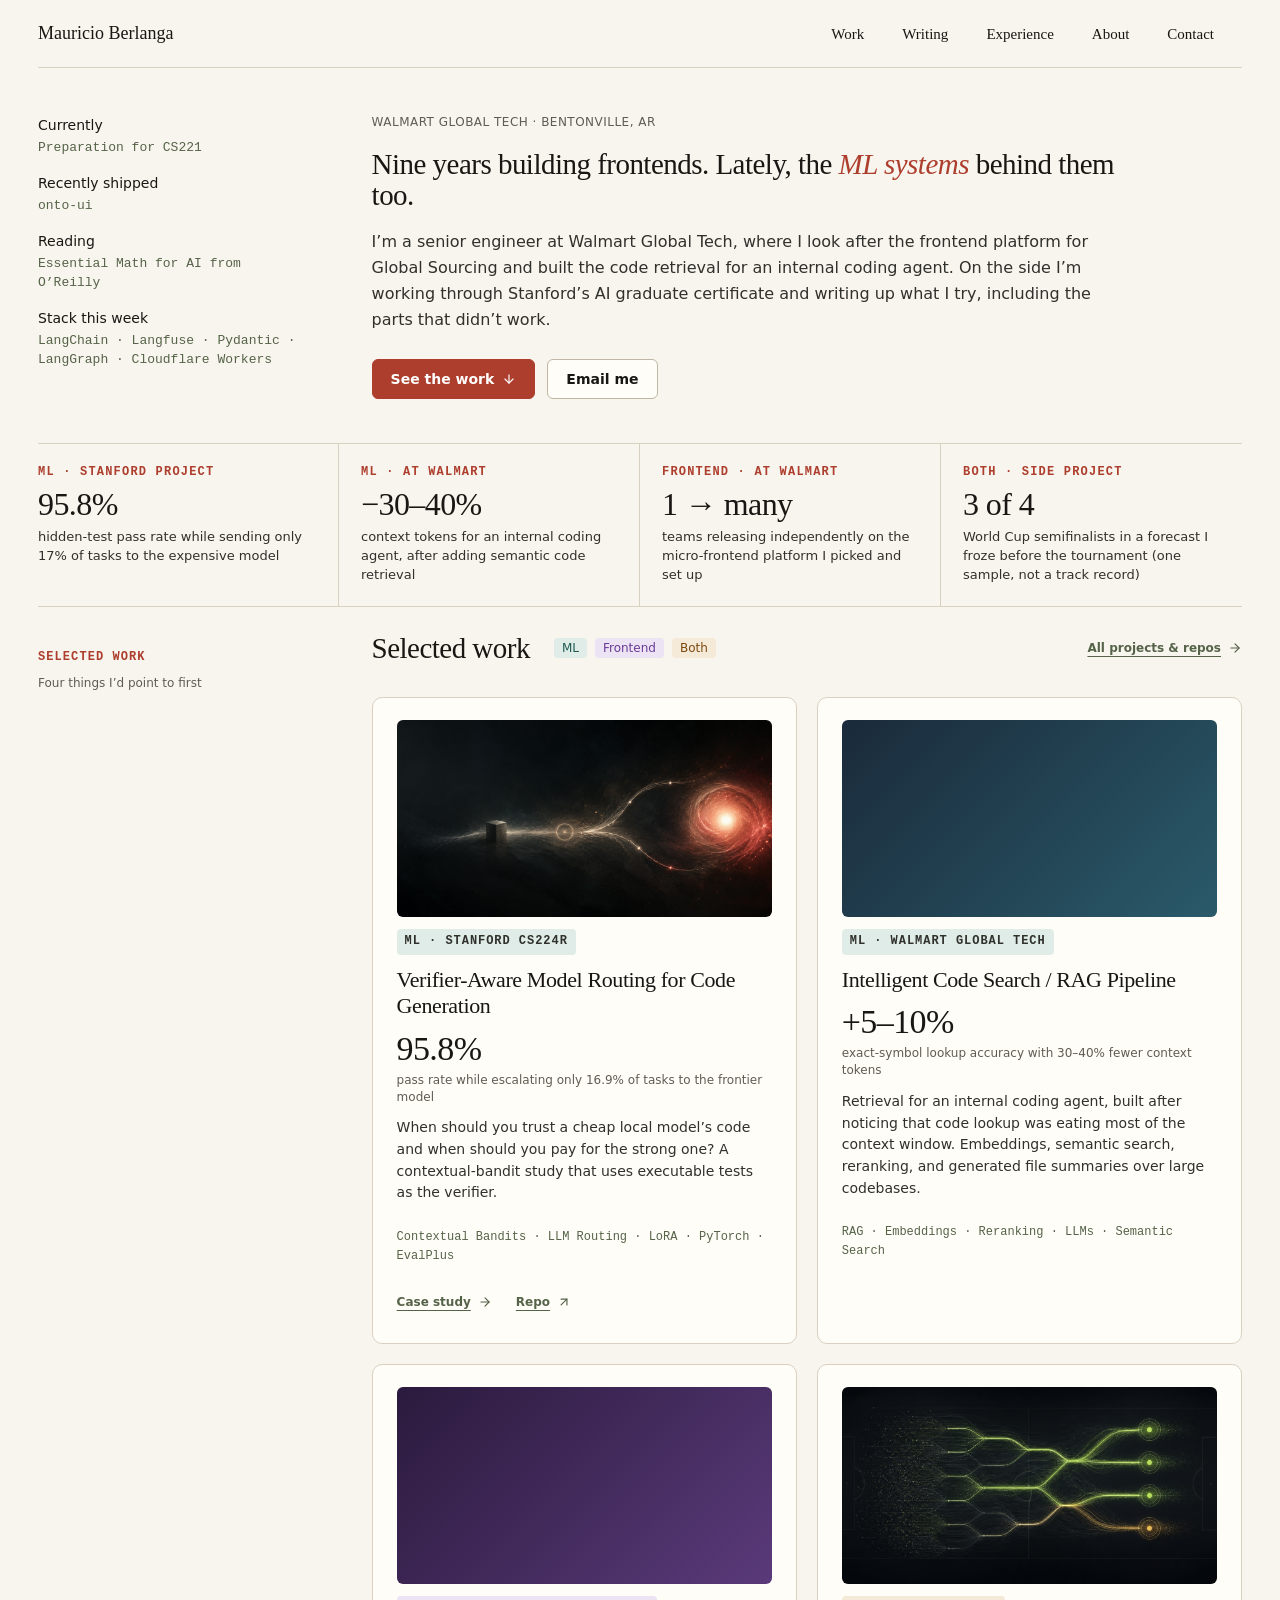
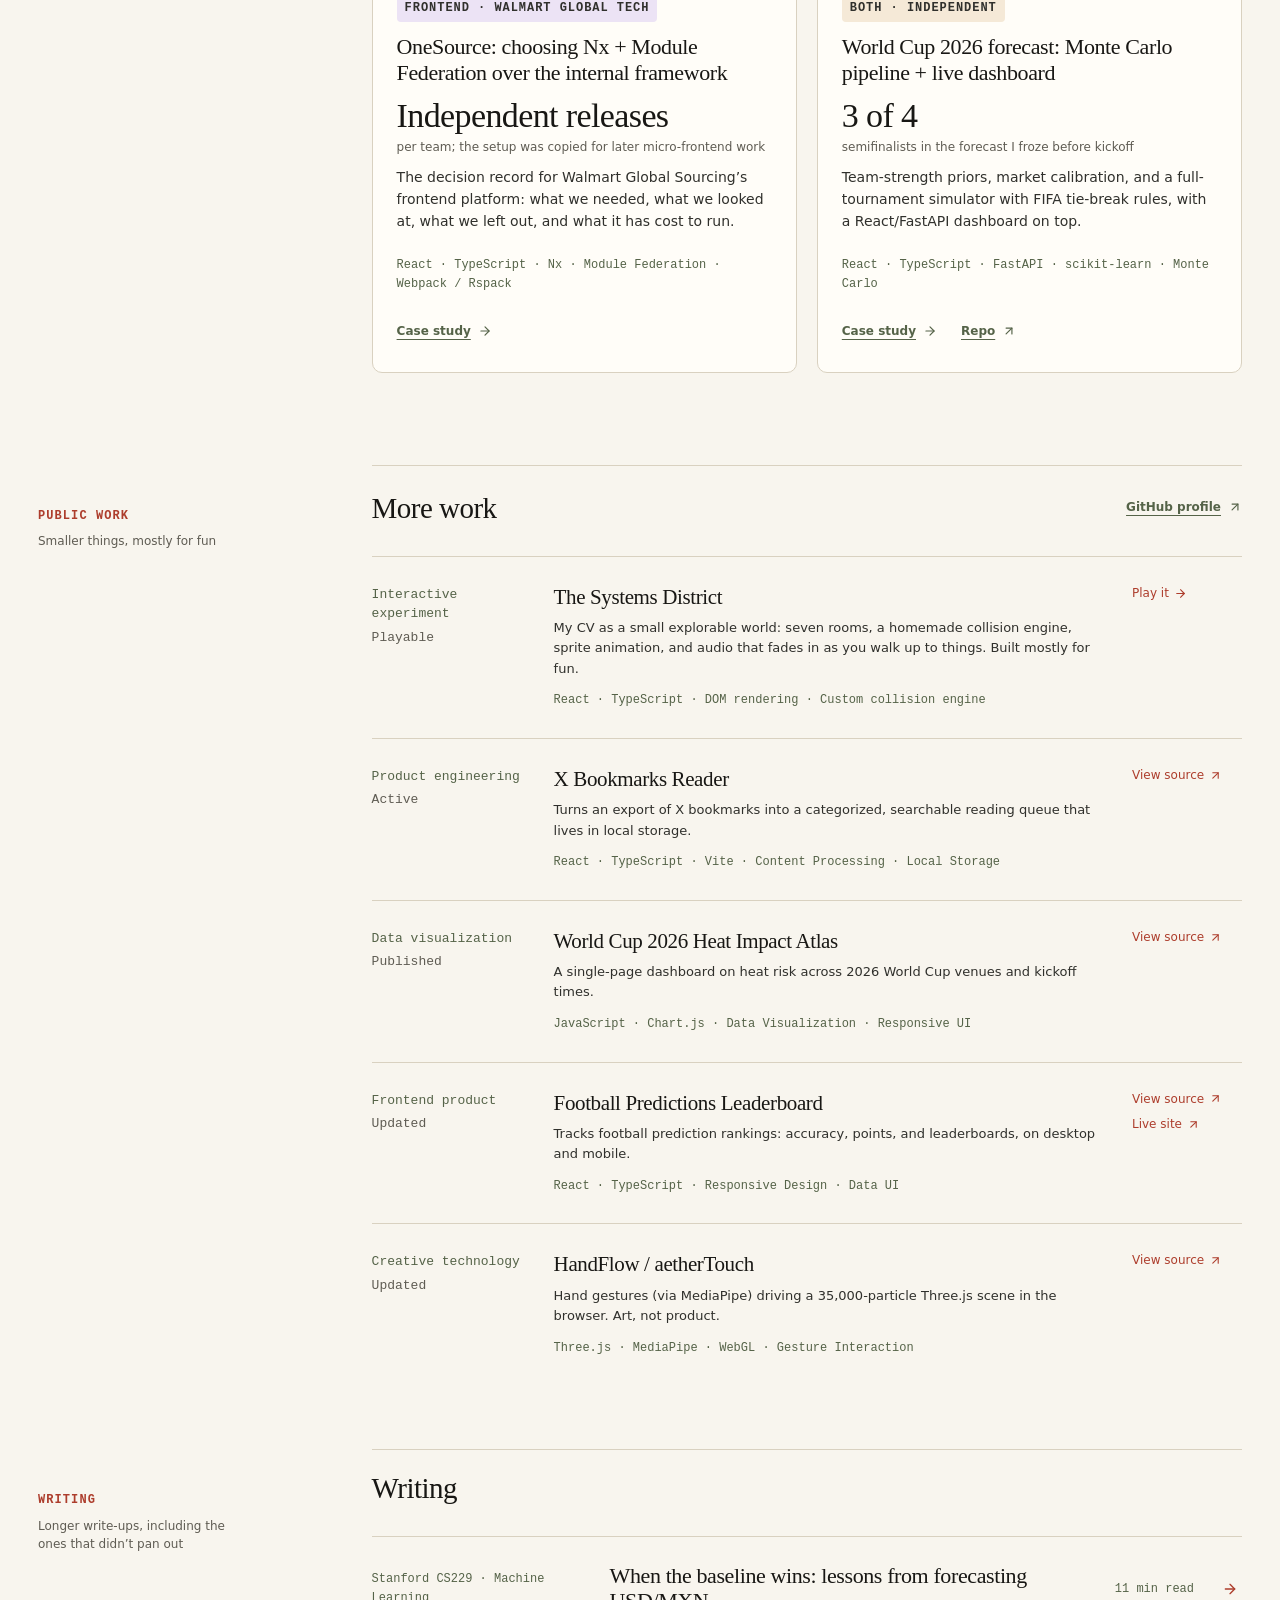
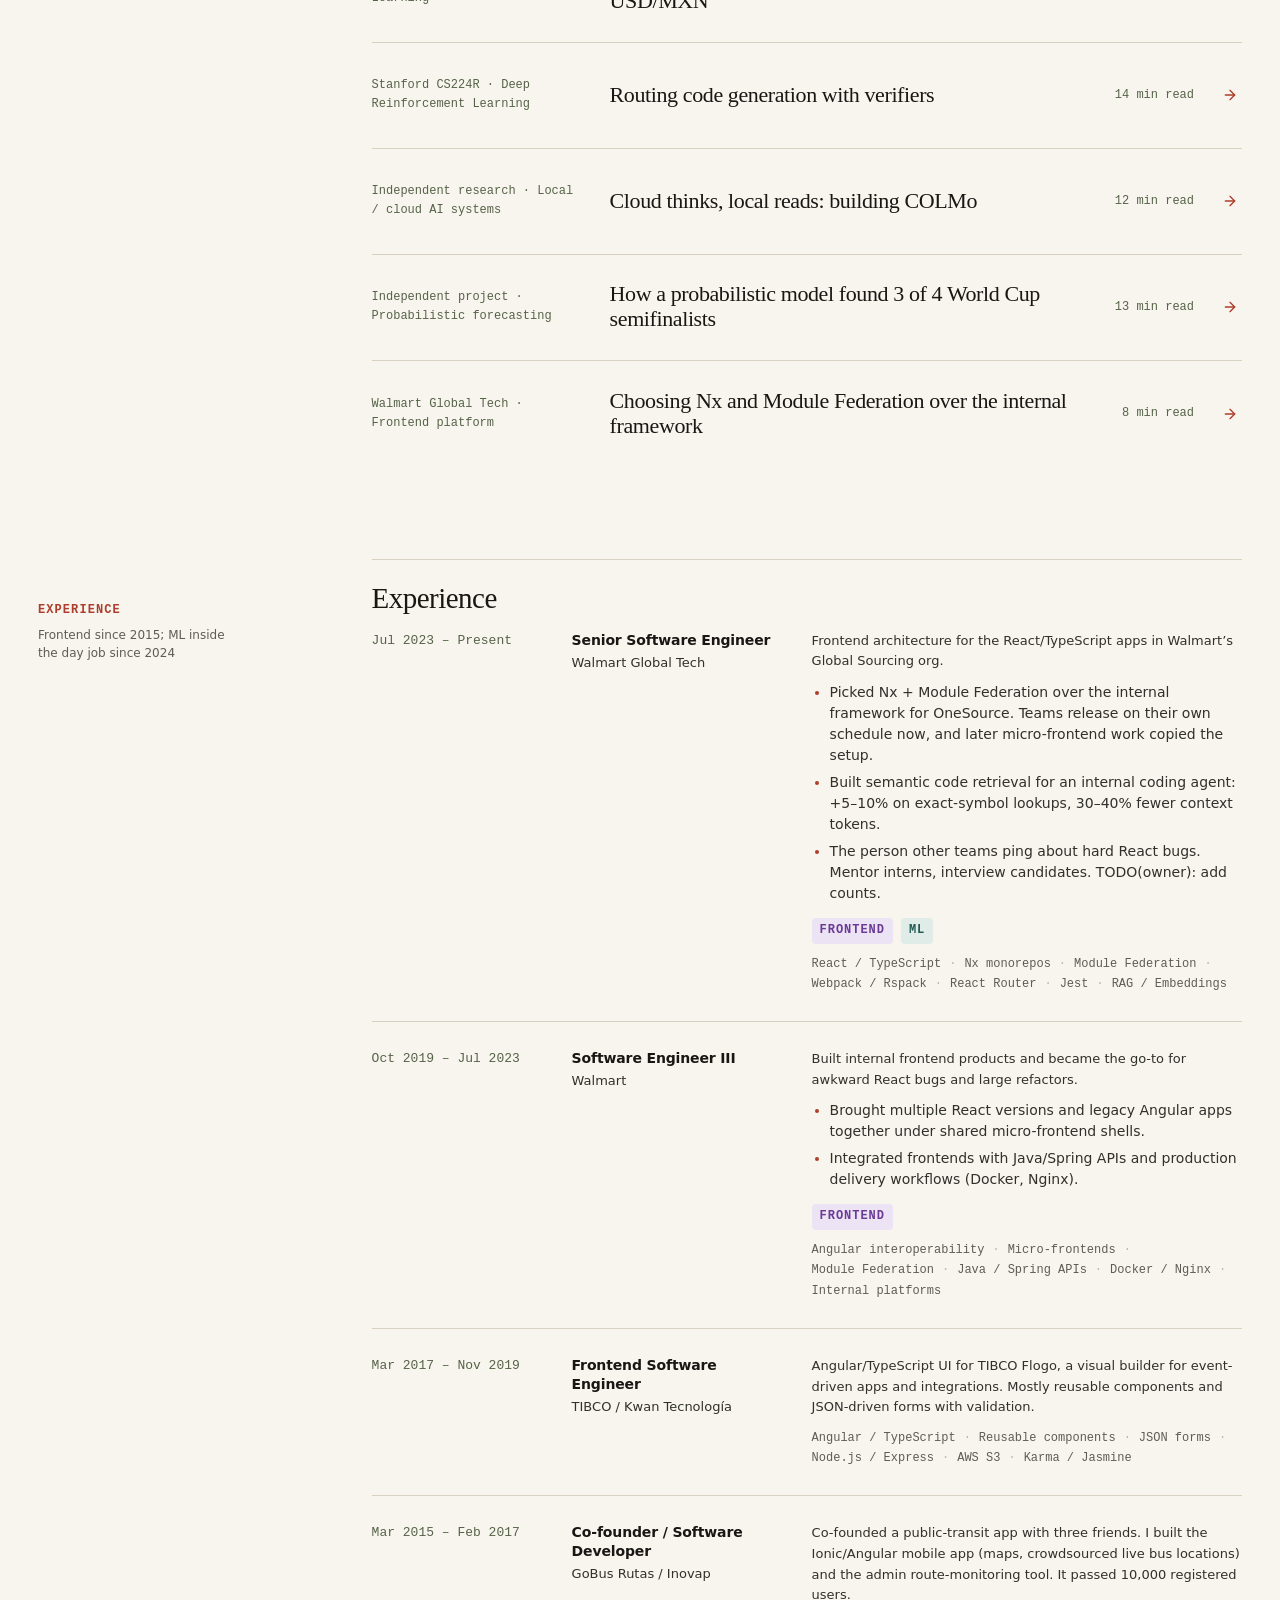
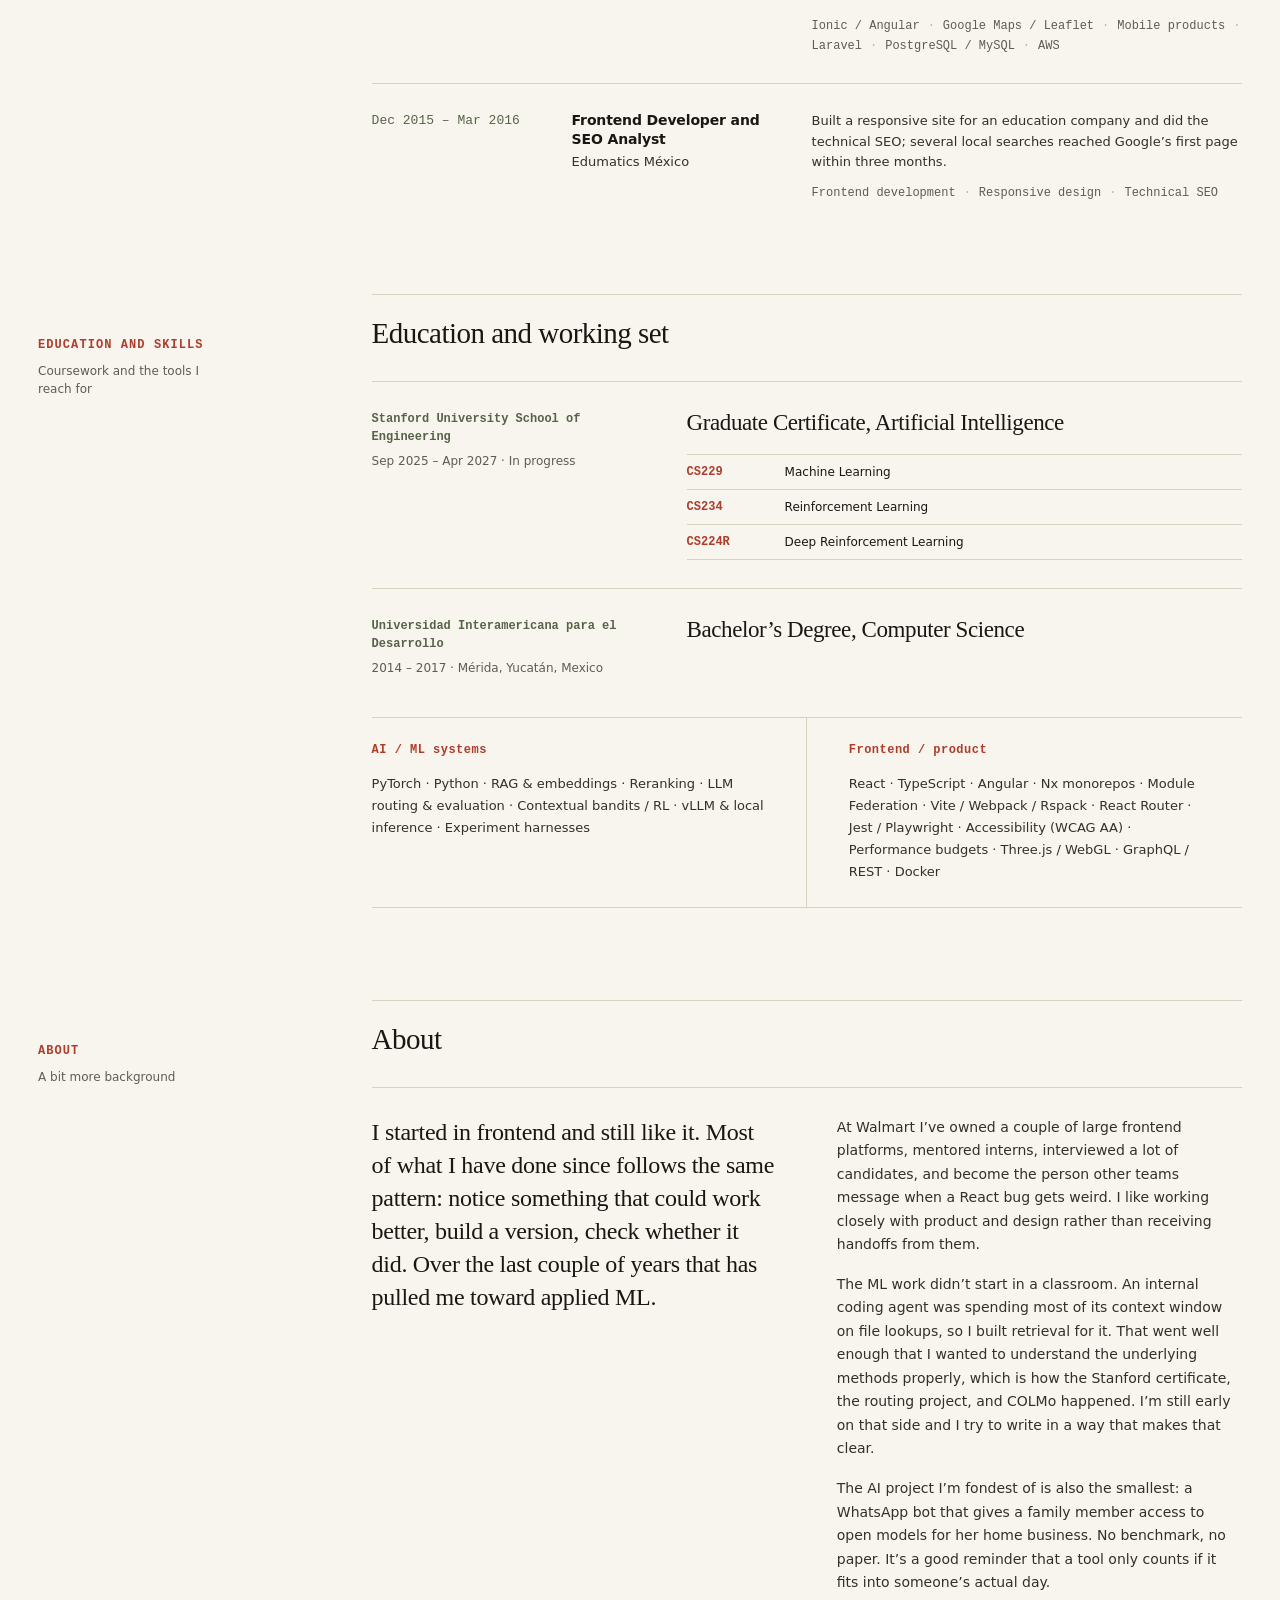
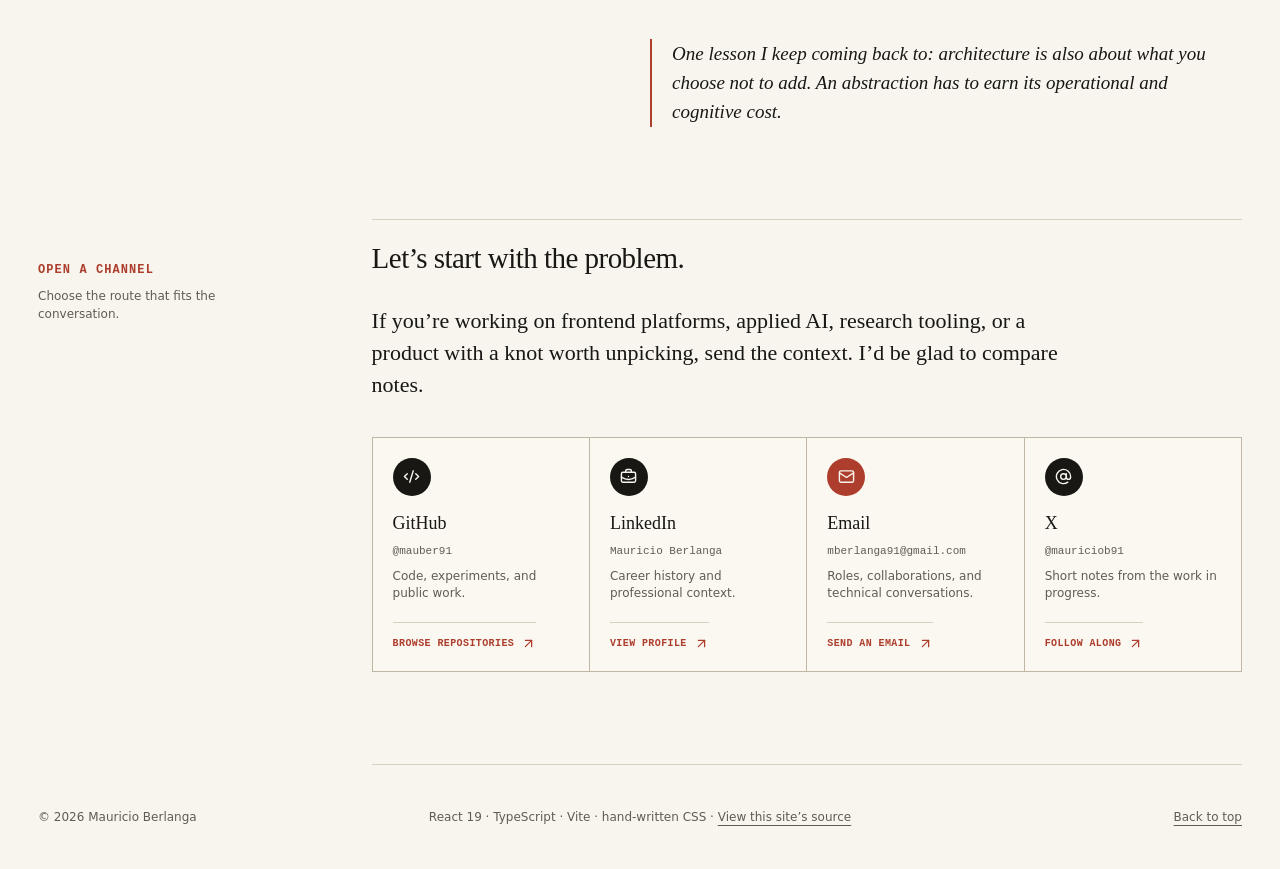
==== commit 04d96ff5: "deploy: mauber91/mauricio-berlanga-portfolio@a0a020836b9b40015950f4f98eb3edc8d20b68bb" ====
--- a/game/index.html
+++ b/game/index.html
@@ -34,8 +34,8 @@
         "knowsAbout": ["Frontend Platform Engineering", "React", "TypeScript", "Angular", "Nx Monorepos", "Micro-frontends", "Module Federation", "Software Engineering", "Machine Learning", "Artificial Intelligence", "Retrieval-Augmented Generation", "Reinforcement Learning"]
       }
     </script>
-    <script type="module" crossorigin src="/assets/index-BPgjsTP2.js"></script>
-    <link rel="stylesheet" crossorigin href="/assets/index-CEMthI2M.css">
+    <script type="module" crossorigin src="/assets/index-MQRnuHQo.js"></script>
+    <link rel="stylesheet" crossorigin href="/assets/index-B0Zqwcub.css">
   </head>
   <body>
     <div id="root"></div>
--- a/assets/index-B0Zqwcub.css
+++ b/assets/index-B0Zqwcub.css
@@ -0,0 +1 @@
+@layer reset{*,:before,:after{box-sizing:border-box}html{scroll-behavior:smooth}body,h1,h2,h3,p,blockquote{margin:0}ul{margin:0;padding:0;list-style:none}button,a{font:inherit}a{color:inherit;text-decoration:none}}@layer base{:root{--lightningcss-light: ;--lightningcss-dark:initial;color-scheme:dark;--bg:#090b0d;--surface:#0e1113;--surface-raised:#121618;--text:#f0f2ef;--muted:#949b96;--faint:#646b67;--line:#e2ebe421;--line-strong:#e2ebe43d;--accent:#b9e879;--accent-soft:#b9e8791a;--header:#090b0ddb;--shadow:#0000005c;--serif:Georgia, "Times New Roman", serif;--sans:Inter, ui-sans-serif, -apple-system, BlinkMacSystemFont, "Segoe UI", sans-serif;--mono:"SFMono-Regular", Consolas, "Liberation Mono", monospace;font-family:var(--sans);background:var(--bg);color:var(--text);font-synthesis:none;text-rendering:optimizelegibility}:root[data-theme=light]{--lightningcss-light:initial;--lightningcss-dark: ;color-scheme:light;--bg:#f2f3ef;--surface:#e9ebe6;--surface-raised:#fafbf8;--text:#171a18;--muted:#626963;--faint:#7b817c;--line:#171a1824;--line-strong:#171a1847;--accent:#416d13;--accent-soft:#416d131a;--header:#f2f3efe0;--shadow:#191d1a1f}body{background:var(--bg);min-width:320px;min-height:100vh}body:before{z-index:-1;content:"";background-image:linear-gradient(var(--line) 1px, transparent 1px), linear-gradient(90deg, var(--line) 1px, transparent 1px);opacity:.22;pointer-events:none;background-size:64px 64px;position:fixed;inset:0;-webkit-mask-image:linear-gradient(#0000002e,#0000 35%);mask-image:linear-gradient(#0000002e,#0000 35%)}::selection{color:var(--bg);background:var(--accent)}:focus-visible{outline:2px solid var(--accent);outline-offset:4px}h1,h2,h3{letter-spacing:-.035em;font-weight:520}p{color:var(--muted);line-height:1.7}}@layer components{.shell{width:min(1180px,100% - 48px);margin-inline:auto}.skip-link{z-index:100;color:var(--bg);background:var(--accent);padding:10px 14px;position:fixed;top:10px;left:10px;transform:translateY(-150%)}.skip-link:focus{transform:translateY(0)}.site-header{z-index:50;border-bottom:1px solid var(--line);background:var(--header);-webkit-backdrop-filter:blur(18px);backdrop-filter:blur(18px);grid-template-columns:1fr auto 1fr;align-items:center;height:72px;padding-inline:max(24px,50vw - 590px);display:grid;position:sticky;top:0}.wordmark{width:fit-content;font:700 13px var(--mono);letter-spacing:-.04em;align-items:center;gap:9px;display:flex}.wordmark i{background:var(--accent);width:5px;height:5px;box-shadow:0 0 0 4px var(--accent-soft);border-radius:50%}.navigation{align-items:center;gap:24px;display:flex}.navigation a{color:var(--muted);font:500 11px var(--mono);letter-spacing:.01em;transition:color .16s;position:relative}.navigation a:after{content:"";background:var(--accent);transform-origin:0;height:1px;transition:transform .18s;position:absolute;bottom:-7px;left:0;right:0;transform:scaleX(0)}.navigation a:hover{color:var(--text)}.navigation a:hover:after{transform:scaleX(1)}.header-actions{justify-content:flex-end;gap:8px;display:flex}.icon-button{width:34px;height:34px;color:var(--muted);cursor:pointer;border:1px solid var(--line);background:0 0;place-items:center;transition:color .16s,border-color .16s,background .16s;display:grid}.icon-button:hover{color:var(--text);border-color:var(--line-strong);background:var(--surface)}.menu-button{display:none}.hero{grid-template-columns:1.22fr .78fr;align-items:center;gap:80px;min-height:calc(100svh - 72px);padding-block:100px 80px;display:grid;position:relative}.hero-copy{z-index:2;position:relative}.hero-kicker{color:var(--text);font:500 13px var(--mono);letter-spacing:.02em;margin-bottom:18px}.hero h1{text-wrap:balance;max-width:760px;font-size:clamp(3.5rem,6.4vw,6.75rem);line-height:.94}.hero h1 em{color:var(--accent);font-family:var(--serif);font-weight:400}.hero-summary{max-width:680px;margin-top:32px;font-size:17px;line-height:1.75}.hero-actions{flex-wrap:wrap;align-items:center;gap:12px 24px;margin-top:38px;display:flex}.button{border:1px solid var(--line);min-height:44px;font:600 12px var(--mono);justify-content:center;align-items:center;gap:12px;padding:0 18px;transition:transform .16s,background .16s,color .16s;display:inline-flex}.button:hover{transform:translateY(-2px)}.button-primary{color:#11140f;border-color:var(--accent);background:var(--accent)}.text-link{color:var(--muted);font:500 11px var(--mono);align-items:center;gap:7px;transition:color .16s;display:inline-flex}.text-link:hover{color:var(--text)}.hero-visual{min-width:0;position:relative}.system-map{border:1px solid var(--line);background:var(--surface);height:440px;box-shadow:0 35px 100px var(--shadow);position:relative;overflow:hidden}.system-map:before{content:"";background-image:radial-gradient(var(--line-strong) .8px, transparent .8px);opacity:.65;background-size:17px 17px;position:absolute;inset:0}.system-map:after{content:"";border:1px solid var(--line);position:absolute;inset:22px}.map-label{z-index:2;color:var(--faint);font:9px var(--mono);letter-spacing:.06em;text-transform:uppercase;position:absolute}.label-input{top:48px;left:48px}.label-reason{top:60px;right:44px}.label-retrieve{bottom:52px;left:56px}.label-evaluate{bottom:61px;right:49px}.map-node{z-index:2;border:1px solid var(--line-strong);background:var(--surface-raised);border-radius:50%;width:9px;height:9px;position:absolute}.map-node:after{content:"";border:1px solid var(--line);border-radius:50%;position:absolute;inset:-6px}.map-node.active{background:var(--accent);border-color:var(--accent);box-shadow:0 0 22px var(--accent)}.node-a{top:92px;left:78px}.node-b{top:93px;right:93px}.node-c{top:48%;left:18%}.node-d{top:42%;right:15%}.node-e{bottom:70px;left:27%}.node-f{bottom:68px;right:23%}.map-center{z-index:3;border:1px solid var(--accent);background:var(--surface);text-align:center;width:118px;height:118px;box-shadow:0 0 0 13px var(--accent-soft);border-radius:50%;place-content:center;display:grid;position:absolute;top:50%;left:50%;transform:translate(-50%,-50%)}.map-center b{font:500 13px var(--mono)}.map-center small{color:var(--muted);font:8px var(--mono);margin-top:7px;display:block}.map-line{z-index:1;background:var(--line-strong);transform-origin:0;height:1px;position:absolute}.line-a{width:180px;top:96px;left:82px;transform:rotate(32deg)}.line-b{width:155px;top:98px;right:98px;transform:rotate(145deg)}.line-c{width:120px;top:49%;left:19%}.line-d{width:115px;top:50%;left:57%;transform:rotate(-12deg)}.line-e{width:220px;bottom:76px;right:22%;transform:rotate(157deg)}.map-readout{z-index:4;font:8px var(--mono);gap:12px;display:flex;position:absolute;bottom:34px;right:36px}.map-readout span{color:var(--faint)}.map-readout b{color:var(--accent);font-weight:500}.hero-meta{border-top:1px solid var(--line);grid-column:1/-1;grid-template-columns:repeat(4,1fr);margin-top:28px;display:grid}.hero-meta span{color:var(--faint);font:9px var(--mono);text-transform:uppercase;letter-spacing:.06em;padding-top:18px}.hero-meta b{color:var(--text);margin-right:8px;font-size:11px}.section{border-top:1px solid var(--line);padding-block:140px}.section-header{grid-template-columns:.34fr .66fr;gap:36px;margin-bottom:72px;display:grid}.eyebrow{color:var(--accent);font:600 10px var(--mono);letter-spacing:.09em;text-transform:uppercase}.section-header h2,.contact-section h2{text-wrap:balance;max-width:770px;font-size:clamp(2.7rem,5vw,5.2rem);line-height:1.02}.section-header>div>p{max-width:620px;margin-top:24px;font-size:15px}.about-grid{grid-template-columns:1fr 1fr;gap:32px 80px;margin-left:34%;display:grid}.lead-copy{color:var(--text);letter-spacing:-.025em;font-size:clamp(1.5rem,2.5vw,2.3rem);line-height:1.35}.lead-copy strong{color:var(--accent);font-weight:500}.about-detail{gap:20px;display:grid}.about-grid blockquote{border:1px solid var(--line);background:var(--surface);grid-column:1/-1;grid-template-columns:auto 1fr;gap:20px;margin-top:44px;padding:32px;display:grid}.about-grid blockquote svg{color:var(--accent)}.about-grid blockquote p{max-width:820px;color:var(--text);font:italic 1.15rem/1.6 var(--serif)}.timeline{border-top:1px solid var(--line)}.timeline-item{border-bottom:1px solid var(--line);grid-template-columns:40px 1fr 2fr;gap:24px;padding-block:42px;display:grid}.timeline-marker{position:relative}.timeline-marker:before{content:"";background:var(--line);width:1px;position:absolute;top:3px;bottom:-46px;left:4px}.timeline-item:last-child .timeline-marker:before{display:none}.timeline-marker i{z-index:1;border:2px solid var(--accent);background:var(--bg);border-radius:50%;width:9px;height:9px;display:block;position:relative}.timeline-period{color:var(--faint);font:10px/1.6 var(--mono)}.timeline-title{justify-content:space-between;align-items:start;gap:16px;margin-bottom:20px;display:flex}.timeline-title h3{font-size:23px}.timeline-title p{color:var(--text);margin-top:3px;font-size:13px}.timeline-main>p{max-width:650px}.tag-list{flex-wrap:wrap;gap:7px;margin-top:24px;display:flex}.tag-list li{color:var(--muted);border:1px solid var(--line);font:9px var(--mono);padding:6px 9px}.research-section,.skills-section{background:var(--surface)}.research-grid{border-top:1px solid var(--line);border-left:1px solid var(--line);grid-template-columns:repeat(2,1fr);display:grid}.research-card{border-right:1px solid var(--line);border-bottom:1px solid var(--line);grid-template-columns:42px 1fr;gap:26px;min-height:275px;padding:36px;transition:background .18s;display:grid;position:relative}.research-card:hover{background:var(--surface-raised)}.research-number{color:var(--accent);font:10px var(--mono)}.research-card h3{margin-bottom:18px;font-size:24px}.inline-list{color:var(--faint);font:9px var(--mono);flex-wrap:wrap;gap:7px 16px;margin-top:28px;display:flex}.inline-list li:before{color:var(--accent);content:"+";margin-right:7px}.research-arrow{color:var(--faint);transition:transform .18s,color .18s;position:absolute;top:34px;right:34px}.research-card:hover .research-arrow{color:var(--accent);transform:translate(3px,-3px)}.projects-grid{grid-template-columns:repeat(12,1fr);gap:18px;display:grid}.project-card{border:1px solid var(--line);background:var(--surface);flex-direction:column;grid-column:span 6;transition:transform .2s,border-color .2s,box-shadow .2s;display:flex;overflow:hidden}.project-card:hover{border-color:var(--line-strong);box-shadow:0 24px 70px var(--shadow);transform:translateY(-4px)}.project-topline{color:var(--faint);border-bottom:1px solid var(--line);font:9px var(--mono);justify-content:space-between;padding:14px 16px;display:flex}.status{color:var(--muted);text-transform:uppercase;letter-spacing:.06em}.status:before{background:var(--faint);content:"";border-radius:50%;width:5px;height:5px;margin-right:7px;display:inline-block}.status-built:before{background:var(--accent)}.project-visual{border-bottom:1px solid var(--line);background-color:var(--bg);background-image:radial-gradient(var(--line-strong) .75px, transparent .75px);background-size:18px 18px;height:230px;position:relative}.retrieval-visual{justify-content:center;align-items:center;gap:11px;padding:20px;display:flex}.retrieval-visual>div{z-index:1;border:1px solid var(--line-strong);background:var(--surface);text-align:center;place-content:center;width:80px;height:67px;display:grid;position:relative}.retrieval-visual b{color:var(--accent);font:8px var(--mono);margin-bottom:5px}.retrieval-visual span{font:9px var(--mono)}.retrieval-visual i{background:var(--line-strong);width:12px;height:1px;position:absolute;top:50%;left:100%}.forecast-visual{overflow:hidden}.forecast-visual:before,.forecast-visual:after{content:"";border-left:1px solid var(--line-strong);border-bottom:1px solid var(--line-strong);position:absolute;inset:32px}.forecast-visual:after{border:0;border-top:1px dashed var(--line-strong);top:50%}.forecast-visual .series{background:var(--accent);transform-origin:0;width:86%;height:1px;position:absolute;left:8%}.series-a{clip-path:polygon(0 0,12% 0,12% 100%,24% 100%,24% 0,36% 0,36% 100%,49% 100%,49% 0,62% 0,62% 100%,75% 100%,75% 0,88% 0,88% 100%,100% 100%,100% 0);top:55%;transform:rotate(-9deg)}.forecast-visual .series-b{background:var(--muted);top:47%;transform:rotate(4deg)}.forecast-visual span{color:var(--faint);font:8px var(--mono);position:absolute;right:34px}.forecast-visual span:first-of-type{bottom:32px}.forecast-visual span:last-of-type{top:32px}.orchestration-visual{grid-template-columns:repeat(3,1fr);place-items:center;padding:22px 36px;display:grid}.cloud-node{border:1px solid var(--accent);background:var(--surface);text-align:center;width:135px;height:66px;font:10px var(--mono);place-content:center;display:grid;position:absolute;top:34px;left:50%;transform:translate(-50%)}.cloud-node small{color:var(--muted);font:8px var(--mono);margin-top:6px}.orchestration-visual>i{background:var(--line-strong);width:1px;height:75px;position:relative;top:15px}.local-node{border:1px solid var(--line-strong);background:var(--surface);width:86px;height:42px;font:8px var(--mono);place-content:center;display:grid;position:absolute;bottom:31px}.local-one{left:12%}.local-two{left:50%;transform:translate(-50%)}.local-three{right:12%}.router-visual{align-content:center;gap:24px;padding:30px;display:grid}.router-flow{justify-content:center;align-items:center;gap:10px;display:flex}.router-flow>i{color:var(--faint);font:normal 12px var(--mono)}.route-box{border:1px solid var(--line-strong);background:var(--surface);text-align:center;place-content:center;width:98px;height:74px;display:grid}.route-box small{color:var(--faint);font:7px var(--mono)}.route-box b{font:600 10px var(--mono);margin-top:5px}.route-box span{color:var(--faint);font:8px var(--mono);margin-top:4px}.route-box.verifier-box{border-color:var(--accent);box-shadow:inset 0 0 0 4px var(--accent-soft)}.route-outcomes{justify-content:center;gap:8px;display:flex}.route-outcomes span{min-width:114px;color:var(--muted);border:1px solid var(--line);background:var(--surface);text-align:center;font:8px var(--mono);padding:8px 10px}.route-outcomes span:first-child{color:var(--accent)}.project-body{flex-direction:column;flex:1;padding:28px;display:flex}.project-body h3{margin-bottom:14px;font-size:26px}.project-insight{border-left:1px solid var(--accent);margin-top:22px;padding-left:15px;font-size:13px}.project-insight b{color:var(--text);font:9px var(--mono);text-transform:uppercase;margin-bottom:4px;display:block}.project-links{border-top:1px solid var(--line);flex-wrap:wrap;gap:10px 18px;margin-top:auto;padding-top:22px;display:flex}.project-links a{color:var(--text);font:9px var(--mono);letter-spacing:.04em;text-transform:uppercase;align-items:center;gap:7px;transition:color .16s;display:inline-flex}.project-links a:hover{color:var(--accent)}.github-projects{border-top:1px solid var(--line);margin-top:112px;padding-top:72px}.github-projects-header{grid-template-columns:1fr auto;align-items:end;gap:40px;margin-bottom:42px;display:grid}.github-projects-header h3{max-width:720px;margin-top:16px;font-size:clamp(1.8rem,3.2vw,3.2rem);line-height:1.08}.github-projects-grid{border-top:1px solid var(--line);border-left:1px solid var(--line);grid-template-columns:repeat(2,1fr);display:grid}.github-project{border-right:1px solid var(--line);border-bottom:1px solid var(--line);flex-direction:column;min-height:360px;padding:30px;transition:background .18s;display:flex}.github-project:hover{background:var(--surface)}.github-project-meta{color:var(--faint);font:8px var(--mono);letter-spacing:.04em;text-transform:uppercase;justify-content:space-between;gap:16px;display:flex}.github-project h3{margin-top:38px;font-size:24px}.github-project h3 a{align-items:start;gap:10px;transition:color .16s;display:inline-flex}.github-project h3 a:hover{color:var(--accent)}.github-project h3 svg{color:var(--accent);flex:none;margin-top:4px}.github-project>p{max-width:530px;margin-top:16px;font-size:13px}.github-project-footer{border-top:1px solid var(--line);justify-content:space-between;align-items:center;gap:16px;margin-top:auto;padding-top:28px;display:flex}.github-project-footer a{color:var(--muted);font:9px var(--mono);align-items:center;gap:7px;transition:color .16s;display:inline-flex}.github-project-footer a:hover{color:var(--accent)}.education-grid{grid-template-columns:1.3fr .7fr;gap:18px;display:grid}.education-card{border:1px solid var(--line);background:var(--surface);min-height:350px;padding:34px}.education-heading{justify-content:space-between;align-items:start;gap:18px;display:flex}.education-heading>div>p{color:var(--accent);font:10px var(--mono);text-transform:uppercase;letter-spacing:.05em;margin-bottom:14px}.education-heading h3{max-width:540px;font-size:28px;line-height:1.2}.education-note{font:10px var(--mono);margin-top:18px}.course-list{border-top:1px solid var(--line);gap:0;margin-top:40px;display:grid}.course-list div{border-bottom:1px solid var(--line);grid-template-columns:80px 1fr;padding:14px 0;display:grid}.course-list b{color:var(--accent);font:10px var(--mono)}.course-list span{color:var(--muted);font-size:13px}.skills-grid{border-top:1px solid var(--line);border-left:1px solid var(--line);grid-template-columns:repeat(6,1fr);display:grid}.skill-group{border-right:1px solid var(--line);border-bottom:1px solid var(--line);grid-column:span 2;min-height:190px;padding:28px}.skill-group h3{color:var(--accent);font:10px var(--mono);letter-spacing:.04em;text-transform:uppercase;margin-bottom:32px}.skill-group p{color:var(--text);font-size:14px;line-height:1.9}.writing-list{border-top:1px solid var(--line)}.writing-item{border-bottom:1px solid var(--line);grid-template-columns:60px 1fr auto;align-items:center;gap:20px;padding:28px 4px;transition:padding .18s,background .18s;display:grid}.writing-item:hover{background:var(--surface);padding-inline:18px}.writing-item>span:first-child,.writing-item div p,.coming-soon{color:var(--faint);font:9px var(--mono)}.writing-item div p{color:var(--accent);text-transform:uppercase;letter-spacing:.05em;margin-bottom:7px}.writing-item h3{font-size:20px}.coming-soon{border:1px dashed var(--line-strong);text-transform:uppercase;padding:6px 8px}.contact-section{color:#11140f;background:var(--accent);padding-block:130px}.contact-section .eyebrow,.contact-section p{color:#11140fad}.contact-grid{grid-template-columns:1.35fr .65fr;align-items:end;gap:100px;display:grid}.contact-section h2{max-width:760px;margin-top:28px}.contact-section h2+p{max-width:610px;margin-top:25px;font-size:15px}.contact-section .button-primary{color:var(--accent);background:#11140f;border-color:#11140f;margin-top:34px}.contact-links{border-top:1px solid #11140f47}.contact-links>a{border-bottom:1px solid #11140f47;align-items:center;gap:14px;padding:18px 0;display:flex}.contact-links>a>span{flex:1;gap:3px;display:grid}.contact-links b{font-size:12px}.contact-links small{color:#11140f9e;font:8px var(--mono)}.site-footer{min-height:110px;font:9px var(--mono);grid-template-columns:1fr auto 1fr;align-items:center;gap:20px;display:grid}.site-footer p{color:var(--faint);font:inherit}.site-footer p:nth-child(2){text-align:center}.site-footer a{color:var(--muted);justify-self:end}.article-topbar{z-index:50;border-bottom:1px solid var(--line);background:var(--header);-webkit-backdrop-filter:blur(18px);backdrop-filter:blur(18px);grid-template-columns:1fr auto 1fr;align-items:center;height:68px;padding-inline:max(24px,50vw - 590px);display:grid;position:sticky;top:0}.article-topbar .icon-button{justify-self:end}.article-back{color:var(--muted);font:10px var(--mono);align-items:center;gap:8px;transition:color .16s;display:inline-flex}.article-back:hover{color:var(--text)}.article-hero{text-align:center;max-width:1000px;padding-block:120px 82px;position:relative;overflow:hidden}.article-hero.has-image{aspect-ratio:11/5;border:1px solid var(--line);max-width:1180px;min-height:530px;margin-block:32px 18px;padding:64px}.article-hero.has-image:after{z-index:1;content:"";background:radial-gradient(#07090aad 0%,#07090acc 58%,#07090aeb 100%);position:absolute;inset:0}.article-hero-image{object-fit:cover;width:100%;height:100%;position:absolute;inset:0}.article-hero-content{z-index:2;position:relative}.article-hero.has-image .article-hero-content{align-content:center;height:100%;display:grid}.article-hero.has-image h1{color:#f4f6f2;text-shadow:0 2px 28px #000000b8}.article-hero.has-image .article-course{color:#c7ef91}.article-hero.has-image .article-dek{color:#f0f2efd1;text-shadow:0 1px 16px #000c}.article-hero.has-image .article-byline{color:#f0f2efa8}.article-hero.has-image .article-tags li{color:#f0f2efcc;-webkit-backdrop-filter:blur(8px);backdrop-filter:blur(8px);background:#07090a57;border-color:#f0f2ef3d}.article-course{color:var(--accent);font:600 10px var(--mono);letter-spacing:.08em;text-transform:uppercase;margin-bottom:28px;display:inline-block}.article-hero h1{text-wrap:balance;max-width:980px;margin-inline:auto;font-size:clamp(3.5rem,7vw,7.4rem);line-height:.95}.article-dek{max-width:760px;margin:32px auto 0;font-size:17px;line-height:1.75}.article-byline{color:var(--faint);font:9px var(--mono);text-transform:uppercase;letter-spacing:.05em;flex-wrap:wrap;justify-content:center;gap:10px 28px;margin-top:34px;display:flex}.article-byline span{align-items:center;gap:7px;display:inline-flex}.article-tags{flex-wrap:wrap;justify-content:center;gap:7px;margin-top:30px;display:flex}.article-tags li{color:var(--muted);border:1px solid var(--line);font:9px var(--mono);padding:6px 9px}.article-stats{border-top:1px solid var(--line);border-left:1px solid var(--line);grid-template-columns:repeat(4,1fr);display:grid}.article-stats>div{border-right:1px solid var(--line);border-bottom:1px solid var(--line);text-align:center;align-content:center;min-height:132px;padding:24px;display:grid}.article-stats b{color:var(--accent);font:500 clamp(1.7rem, 3vw, 2.7rem) var(--mono);letter-spacing:-.06em}.article-stats span{color:var(--faint);font:8px var(--mono);letter-spacing:.06em;text-transform:uppercase;margin-top:10px}.article-disclaimer{color:var(--muted);border:1px solid var(--line);border-left:3px solid var(--accent);background:var(--accent-soft);grid-template-columns:auto 1fr;align-items:start;gap:14px;margin-top:24px;padding:18px 22px;display:grid}.article-disclaimer svg{color:var(--accent);flex:none;margin-top:3px}.article-disclaimer p{font:12px/1.65 var(--mono);margin:0}.article-disclaimer strong{color:var(--text);font-weight:600}.article-layout{grid-template-columns:210px minmax(0,720px);justify-content:center;gap:90px;padding-block:110px 150px;display:grid}.article-toc{align-self:start;position:sticky;top:102px}.article-toc>p{color:var(--text);font:600 9px var(--mono);letter-spacing:.06em;text-transform:uppercase;margin-bottom:18px}.article-toc nav{border-top:1px solid var(--line);display:grid}.article-toc nav a{color:var(--faint);border-bottom:1px solid var(--line);font:9px/1.35 var(--mono);padding:10px 0;transition:color .16s,padding .16s}.article-toc nav a:hover{color:var(--accent);padding-left:5px}.article-repo-link{color:var(--muted);font:9px var(--mono);align-items:center;gap:7px;margin-top:24px;display:inline-flex}.article-repo-link:hover{color:var(--accent)}.article-prose{min-width:0}.article-lead{color:var(--text);border-bottom:1px solid var(--line);font:400 clamp(1.45rem, 2.5vw, 2rem)/1.48 var(--serif);padding-bottom:68px}.article-prose section{padding-top:84px;scroll-margin-top:82px}.article-section-number{color:var(--accent);font:9px var(--mono);margin-bottom:18px}.article-prose h2{margin-bottom:28px;font-size:clamp(2.15rem,4vw,3.5rem);line-height:1.08}.article-prose h3{margin:44px 0 15px;font-size:1.35rem}.article-prose p{margin-top:20px;font-size:16px;line-height:1.82}.article-prose p strong,.article-prose li strong{color:var(--text);font-weight:620}.article-prose p code,.article-prose li code{color:var(--accent);border:1px solid var(--line);background:var(--surface);font:.78em var(--mono);padding:2px 5px}.article-prose>section>ul,.article-prose>section>ol{color:var(--muted);gap:13px;margin:28px 0 0;padding-left:24px;display:grid}.article-prose>section>ul{list-style:square}.article-prose>section>ol{list-style:decimal}.article-prose li{padding-left:7px;font-size:15px;line-height:1.7}.article-prose blockquote{color:var(--text);border:1px solid var(--line);border-left:3px solid var(--accent);background:var(--surface);font:italic 1.2rem/1.6 var(--serif);margin:44px 0 0;padding:26px 28px}.plain-language{border:1px solid var(--line);background:var(--accent-soft);grid-template-columns:auto 1fr;gap:16px;margin-top:34px;padding:22px;display:grid}.plain-language svg{color:var(--accent)}.plain-language b{color:var(--text);font:600 9px var(--mono);letter-spacing:.06em;text-transform:uppercase}.plain-language p{margin-top:7px;font-size:13px;line-height:1.65}.article-equation{border:1px solid var(--line);background:var(--surface);text-align:center;gap:12px;margin-top:34px;padding:27px;display:grid}.article-equation span{color:var(--faint);font:8px var(--mono);letter-spacing:.06em;text-transform:uppercase}.article-equation code{color:var(--text);font:500 clamp(1.15rem, 3vw, 1.7rem) var(--mono)}.article-figure{margin:44px 0 0}.article-figure>div{border:1px solid var(--line);background:#f8f9f6;padding:10px}.article-figure img{width:100%;height:auto;display:block}.article-figure figcaption{color:var(--faint);font:9px/1.55 var(--mono);margin-top:12px}.article-table-wrap{border:1px solid var(--line);margin-top:32px;overflow-x:auto}.article-table-wrap table{border-collapse:collapse;width:100%;font-size:12px}.article-table-wrap th,.article-table-wrap td{border-right:1px solid var(--line);border-bottom:1px solid var(--line);text-align:left;vertical-align:top;padding:14px 16px}.article-table-wrap th{color:var(--accent);background:var(--surface);font:600 8px var(--mono);letter-spacing:.05em;text-transform:uppercase}.article-table-wrap td{color:var(--muted);line-height:1.5}.article-table-wrap td:first-child{color:var(--text);font-weight:600}.article-split{gap:3px;margin-top:34px;display:flex}.article-split>div{border:1px solid var(--line);background:var(--surface);gap:8px;min-width:120px;padding:18px;display:grid}.article-split b{color:var(--text);font:600 10px var(--mono)}.article-split span{color:var(--faint);font:8px var(--mono);white-space:nowrap}.article-pipeline{grid-template-columns:repeat(5,1fr);gap:2px;margin-top:34px;display:grid}.article-pipeline>div{border:1px solid var(--line);background:var(--surface);align-content:start;min-height:128px;padding:18px 14px;display:grid;position:relative}.article-pipeline>div:not(:last-child):after{z-index:1;content:"";border-top:1px solid var(--accent);border-right:1px solid var(--accent);background:var(--surface);width:10px;height:10px;position:absolute;top:50%;left:calc(100% + 1px);transform:translate(-6px,-50%)rotate(45deg)}.article-pipeline b{color:var(--accent);font:8px var(--mono)}.article-pipeline span{color:var(--text);font:600 10px/1.35 var(--mono);margin-top:18px}.article-pipeline small{color:var(--faint);font:8px/1.5 var(--mono);margin-top:8px}.routing-diagram{border:1px solid var(--line);align-items:center;gap:9px;margin-top:34px;padding:24px;display:flex;overflow-x:auto}.routing-diagram>div{border:1px solid var(--line);background:var(--surface);text-align:center;flex:1 0 112px;place-content:center;min-height:96px;display:grid}.routing-diagram>div.active{border-color:var(--accent);box-shadow:inset 0 0 0 4px var(--accent-soft)}.routing-diagram>div span{color:var(--accent);font:8px var(--mono)}.routing-diagram>div b{font:600 10px var(--mono);margin-top:8px}.routing-diagram>div small{color:var(--faint);font:8px var(--mono);margin-top:4px}.routing-diagram>i{color:var(--faint);font:normal 12px var(--mono)}.padding-demo{border:1px solid var(--line);background:var(--surface);gap:10px;margin-top:34px;padding:24px;display:grid}.padding-demo>div{grid-template-columns:90px 1fr 95px;align-items:center;gap:12px;display:grid}.padding-demo span,.padding-demo b{color:var(--faint);font:8px var(--mono)}.padding-demo code{color:var(--text);border:1px solid var(--line);font:9px var(--mono);padding:11px}.padding-demo b{color:var(--accent)}.padding-demo b.bad{color:#e88474}.article-footer{border-top:1px solid var(--line);justify-content:space-between;align-items:center;min-height:120px;display:flex}.article-footer a{color:var(--muted);font:9px var(--mono);align-items:center;gap:8px;display:inline-flex}.article-footer p{color:var(--faint);font:9px var(--mono)}}@layer utilities{@media (prefers-reduced-motion:no-preference){.reveal{animation:linear both reveal;animation-timeline:view();animation-range:entry 8% cover 24%}@keyframes reveal{0%{opacity:0;transform:translateY(20px)}to{opacity:1;transform:translateY(0)}}.map-node.active{animation:2.4s ease-in-out infinite pulse}@keyframes pulse{50%{box-shadow:0 0 32px var(--accent);transform:scale(1.25)}}}@media (width<=980px){.site-header{grid-template-columns:1fr auto}.navigation{border-bottom:1px solid var(--line);background:var(--bg);flex-direction:column;align-items:start;gap:0;padding:16px 24px 28px;display:none;position:absolute;top:72px;left:0;right:0}.navigation.is-open{display:flex}.navigation a{border-bottom:1px solid var(--line);width:100%;padding:14px 0;font-size:12px}.menu-button{display:grid}.hero{grid-template-columns:1fr;gap:54px;padding-top:80px}.hero-copy{max-width:820px}.hero-visual{width:min(600px,100%)}.system-map{height:380px}.section-header{grid-template-columns:1fr;gap:18px}.about-grid{margin-left:0}.timeline-item{grid-template-columns:25px .7fr 1.3fr}.projects-grid{grid-template-columns:repeat(2,1fr)}.project-card,.project-card:nth-child(3){grid-column:auto}.project-card:nth-child(3){grid-column:1/-1;justify-self:center;width:calc(50% - 9px)}.education-grid{grid-template-columns:1fr}.education-card{min-height:0}.contact-grid{grid-template-columns:1fr;gap:60px}.github-project{min-height:390px}.article-topbar{padding-inline:24px}.article-stats{grid-template-columns:repeat(2,1fr)}.article-layout{grid-template-columns:minmax(0,720px);gap:56px}.article-toc{position:static}.article-toc nav{border-left:1px solid var(--line);grid-template-columns:repeat(2,1fr)}.article-toc nav a{border-right:1px solid var(--line);padding:11px 12px}}@media (width<=680px){.shell{width:min(100% - 32px,1180px)}.site-header{padding-inline:16px}.hero{min-height:auto;padding-block:68px 48px}.hero h1{font-size:clamp(3.2rem,16vw,5.2rem)}.hero-summary{font-size:15px}.hero-actions{align-items:start}.hero-actions .button{width:100%;margin-bottom:10px}.hero-meta{grid-template-columns:1fr;gap:13px;padding-top:20px}.hero-meta span{padding-top:0}.system-map{height:330px}.map-label,.node-a,.node-b{display:none}.section{padding-block:94px}.section-header{margin-bottom:50px}.section-header h2,.contact-section h2{font-size:clamp(2.5rem,13vw,4rem)}.about-grid{grid-template-columns:1fr}.about-grid blockquote{grid-column:auto;padding:24px}.timeline-item{grid-template-columns:18px 1fr;gap:12px}.timeline-period,.timeline-main{grid-column:2}.timeline-marker{grid-row:1/span 2}.research-grid{grid-template-columns:1fr}.research-card{grid-template-columns:30px 1fr;min-height:0;padding:27px 22px}.research-arrow{top:26px;right:20px}.projects-grid{grid-template-columns:1fr}.project-card{grid-column:auto;width:100%}.project-visual{height:205px}.project-body{padding:23px}.github-projects{margin-top:82px;padding-top:58px}.github-projects-header{grid-template-columns:1fr;gap:24px}.github-projects-grid{grid-template-columns:1fr}.github-project{min-height:0;padding:24px}.github-project h3{margin-top:30px}.github-project-footer{flex-wrap:wrap;margin-top:34px}.retrieval-visual{gap:5px;padding:12px}.retrieval-visual>div{width:68px}.skills-grid{grid-template-columns:1fr}.skill-group,.skill-group:nth-child(4),.skill-group:nth-child(5){grid-column:auto;min-height:0}.writing-item{grid-template-columns:34px 1fr}.coming-soon{grid-column:2;width:fit-content}.contact-section{padding-block:90px}.site-footer{grid-template-columns:1fr auto}.site-footer p:nth-child(2){display:none}.article-topbar{grid-template-columns:1fr auto auto;gap:18px;padding-inline:16px}.article-back{font-size:0}.article-back svg{width:17px;height:17px}.article-hero{padding-block:82px 58px}.article-hero.has-image{aspect-ratio:auto;min-height:620px;margin-block:16px;padding:58px 22px}.article-hero h1{font-size:clamp(3rem,15vw,4.6rem)}.article-dek{font-size:15px}.article-byline{flex-direction:column;align-items:center}.article-stats>div{min-height:110px;padding:16px}.article-layout{gap:42px;padding-block:76px 100px}.article-toc{display:none}.article-lead{padding-bottom:52px;font-size:1.35rem}.article-prose section{padding-top:66px}.article-prose p{font-size:15px}.article-split{flex-direction:column}.article-split>div{min-width:0}.article-pipeline{grid-template-columns:1fr;gap:3px}.article-pipeline>div{min-height:0;padding:16px 18px}.article-pipeline>div:not(:last-child):after{top:calc(100% + 1px);left:50%;transform:translate(-50%,-6px)rotate(135deg)}.article-pipeline span{margin-top:8px}.article-equation{padding:22px 12px;overflow-x:auto}.article-figure{margin-top:34px}.article-table-wrap{margin-left:-8px;margin-right:-8px}.routing-diagram{margin-left:-8px;margin-right:-8px;padding:18px}.padding-demo{padding:17px}.padding-demo>div{grid-template-columns:1fr}.article-footer{min-height:100px}}@media (prefers-reduced-motion:reduce){html{scroll-behavior:auto}*,:before,:after{transition-duration:.01ms!important;animation-duration:.01ms!important;animation-iteration-count:1!important}}}:is(.field-page,:root:has(.field-page)){--lightningcss-light:initial;--lightningcss-dark: ;color-scheme:light}.field-page{--field-paper:#f8f5ee;--field-ink:#181714;--field-body:#30302c;--field-muted:#5f5c53;--field-accent:#ad3d2c;--field-olive:#556348;--field-rule:#d9d1c0;--field-rule-strong:#bfb6a4;min-height:100vh;color:var(--field-ink);background:var(--field-paper);text-rendering:optimizelegibility;font-family:ui-sans-serif,system-ui,-apple-system,Segoe UI,Roboto,sans-serif}.field-page *,.field-page :before,.field-page :after{box-sizing:border-box}.field-page p{color:var(--field-body)}.field-page h1,.field-page h2,.field-page h3{color:var(--field-ink);letter-spacing:-.018em;font-family:Georgia,Times New Roman,serif;font-weight:400}.field-page :focus-visible{outline:2px solid var(--field-accent);outline-offset:4px}.field-page .skip-link{color:var(--field-paper);background:var(--field-accent)}.field-page .site-header{z-index:20;border-bottom:1px solid var(--field-rule);background:var(--field-paper);-webkit-backdrop-filter:none;backdrop-filter:none;align-items:center;width:calc(100% - 76px);height:68px;margin-inline:auto;padding:0;display:flex;position:sticky;top:0}.field-page .wordmark{width:auto;color:var(--field-ink);letter-spacing:0;font:400 18px/1.2 Georgia,Times New Roman,serif;display:inline-flex}.field-page .navigation{align-items:center;gap:38px;margin-left:auto;display:flex}.field-page .navigation a{min-height:44px;color:var(--field-ink);letter-spacing:0;align-items:center;font:400 15px/1.2 Georgia,Times New Roman,serif;display:inline-flex}.field-page .navigation a:after{display:none}.field-page .navigation a:hover{color:var(--field-accent)}.field-page .header-actions{align-items:center;gap:10px;margin-left:28px;display:flex}.field-page .menu-button{display:none}.field-shell{width:calc(100% - 76px);margin-inline:auto}.field-intro,.field-section{grid-template-columns:minmax(210px,260px) minmax(0,933px);column-gap:clamp(52px,5.75vw,82px);display:grid}.field-intro{min-height:200px;padding-top:47px;padding-bottom:44px}.field-intro-copy{grid-area:1/2;align-self:start}.field-intro-copy h1{max-width:780px;font-size:clamp(29px,2.15vw,32px);line-height:1.08}.field-intro-copy>p{max-width:760px;color:var(--field-body);margin-top:18px;font-size:16px;line-height:1.62}.field-intro-copy h1 em{color:var(--field-accent);font-style:italic}.field-intro-copy .field-status{max-width:none;color:var(--field-muted);letter-spacing:.04em;text-transform:uppercase;margin:0 0 18px;font:500 12px/1.3 ui-sans-serif,system-ui,-apple-system,Segoe UI,Roboto,sans-serif}.field-cta-row{flex-wrap:wrap;gap:12px;margin-top:26px;display:flex}.field-btn{border:1px solid var(--field-rule-strong);color:var(--field-ink);background:#fffdf8;border-radius:6px;align-items:center;gap:8px;padding:12px 18px;font:600 14px/1 ui-sans-serif,system-ui,-apple-system,Segoe UI,Roboto,sans-serif;display:inline-flex}.field-btn:hover{border-color:var(--field-ink)}.field-btn-accent{border-color:var(--field-accent);background:var(--field-accent);color:#fff}.field-btn-accent:hover{border-color:var(--field-ink);background:var(--field-ink)}.field-context{grid-area:1/1;align-self:start;padding-top:0;font-size:14px}.field-context p{margin:0;line-height:1.48}.field-context-label{font-weight:500;color:var(--field-ink)!important}.field-context-label+.field-context-value{margin-bottom:16px!important}.field-context-value:last-child{margin-bottom:0!important}.field-context-stack{color:var(--field-muted)!important}.field-context-value{font-family:ui-monospace,SFMono-Regular,Menlo,Consolas,monospace;font-size:13px;color:var(--field-olive)!important;margin-top:2px!important;line-height:1.48!important}.field-rail{grid-column:1;align-self:start;padding-top:42px}.field-rail p,.field-rail span{max-width:190px;margin:0;display:block}.field-rail p{color:var(--field-accent);letter-spacing:.09em;text-transform:uppercase;font:600 12px/1.4 ui-monospace,SFMono-Regular,Menlo,Consolas,monospace}.field-rail span{color:var(--field-muted);margin-top:8px;font-size:12px;line-height:1.5}.field-section{scroll-margin-top:20px;position:relative}.field-section-main{grid-column:2;min-width:0}.field-link{min-height:38px;color:var(--field-olive);text-underline-offset:4px;align-items:center;gap:7px;font-size:12px;font-weight:600;text-decoration:underline;text-decoration-thickness:1px;display:inline-flex}.field-link:hover{color:var(--field-accent)}.field-link-accent{color:var(--field-accent);margin-top:18px;font:400 16px/1.2 Georgia,Times New Roman,serif;text-decoration:none}.field-section .field-section-main{border-bottom:1px solid var(--field-rule);padding:22px 0 92px}.field-section-title{margin:0 0 30px;font-size:29px;line-height:1.15}.field-ledger{border-top:1px solid var(--field-rule)}#experience .field-section-title{margin-bottom:0}#experience .field-ledger{border-top:0}#experience .field-ledger-row:first-child{padding-top:16px}.field-ledger-row{border-bottom:1px solid var(--field-rule);grid-template-columns:160px 200px minmax(0,1fr);gap:0 40px;padding:27px 0 28px;display:grid}.field-ledger-row:last-child{border-bottom:0;padding-bottom:0}.field-ledger-meta p,.field-ledger-title span{color:var(--field-olive);white-space:nowrap;font:500 13px/1.55 ui-monospace,SFMono-Regular,Menlo,Consolas,monospace}.field-ledger-title h3{letter-spacing:-.01em;font-family:ui-sans-serif,system-ui,-apple-system,Segoe UI,Roboto,sans-serif;font-size:14px;font-weight:700;line-height:1.35}.field-ledger-title span{color:var(--field-body);margin-top:3px;font-family:inherit;display:block}.field-ledger-role>p{color:var(--field-body);font-size:13px;line-height:1.58}.field-inline-list{color:var(--field-muted);flex-wrap:wrap;gap:3px 8px;margin:13px 0 0;padding:0;font:500 12px/1.45 ui-monospace,SFMono-Regular,Menlo,Consolas,monospace;display:flex}.field-inline-list li{align-items:center;gap:8px;display:inline-flex}.field-inline-list li:not(:last-child):after{color:var(--field-rule-strong);content:"·"}.field-heading-row{justify-content:space-between;align-items:end;gap:40px;margin-bottom:30px;display:flex}.field-heading-row .field-section-title{margin-bottom:0}.field-heading-row>p{max-width:360px;color:var(--field-muted);font-size:13px;line-height:1.55}.field-link-row{flex-wrap:wrap;gap:8px 24px;margin-top:15px;display:flex}.field-index{border-top:1px solid var(--field-rule)}.field-index-row{border-bottom:1px solid var(--field-rule);grid-template-columns:150px minmax(0,1fr) 110px;gap:32px;padding:28px 0;display:grid}.field-index-row:last-child{border-bottom:0;padding-bottom:0}.field-index-meta p,.field-index-meta span{color:var(--field-olive);font:500 13px/1.5 ui-monospace,SFMono-Regular,Menlo,Consolas,monospace}.field-index-meta span{color:var(--field-muted);margin-top:4px;display:block}.field-index-row h3{font-size:21px;line-height:1.15}.field-index-row h3 a:hover{color:var(--field-accent)}.field-index-row h3+p{margin-top:9px;font-size:13px;line-height:1.58}.field-index-stack{color:var(--field-olive)!important;margin-top:12px!important;font:500 12px/1.55 ui-monospace,SFMono-Regular,Menlo,Consolas,monospace!important}.field-index-links{align-content:start;gap:9px;display:grid}.field-index-links a{color:var(--field-accent);align-items:center;gap:5px;font-size:12px;line-height:1.4;display:inline-flex}.anchor-alias{position:absolute;top:0}.field-writing-list{border-top:1px solid var(--field-rule)}.field-writing-row{border-bottom:1px solid var(--field-rule);grid-template-columns:210px minmax(0,1fr) auto 20px;align-items:center;gap:28px;min-height:106px;padding:20px 0;display:grid}.field-writing-row:last-child{border-bottom:0}.field-writing-row>p,.field-writing-row>span{color:var(--field-olive);font:500 12px/1.55 ui-monospace,SFMono-Regular,Menlo,Consolas,monospace}.field-writing-row h3{font-size:22px;line-height:1.13}.field-writing-row svg,.field-writing-row:hover h3{color:var(--field-accent)}.field-education{border-top:1px solid var(--field-rule);margin-top:0}.field-education-row{border-bottom:1px solid var(--field-rule);grid-template-columns:260px minmax(0,1fr);gap:55px;padding:28px 0;display:grid}.field-education-row:last-child{border-bottom:0;padding-bottom:0}.field-education-row>div:first-child p{color:var(--field-olive);font:600 12px/1.5 ui-monospace,SFMono-Regular,Menlo,Consolas,monospace}.field-education-row>div:first-child span{color:var(--field-muted);margin-top:6px;font-size:12px;line-height:1.5;display:block}.field-education-row h3{font-size:23px;line-height:1.15}.field-education-row ul{border-top:1px solid var(--field-rule);gap:0;margin-top:18px;display:grid}.field-education-row li{border-bottom:1px solid var(--field-rule);grid-template-columns:78px 1fr;gap:20px;padding:10px 0;font-size:12px;display:grid}.field-education-row li b{color:var(--field-accent);font-family:ui-monospace,SFMono-Regular,Menlo,Consolas,monospace}.field-skill-list{border-top:1px solid var(--field-rule);grid-template-columns:repeat(2,minmax(0,1fr));margin-top:40px;display:grid}.field-skill-row{border-bottom:1px solid var(--field-rule);min-height:126px;padding:24px 32px 24px 0}.field-skill-row:nth-child(odd){border-right:1px solid var(--field-rule);padding-right:42px}.field-skill-row:nth-child(2n){padding-left:42px}.field-skill-row h3{color:var(--field-accent);letter-spacing:.04em;font:600 12px/1.4 ui-monospace,SFMono-Regular,Menlo,Consolas,monospace}.field-skill-row p{color:var(--field-body);margin-top:14px;font-size:13px;line-height:1.7}.field-about-grid{border-top:1px solid var(--field-rule);grid-template-columns:1fr 1fr;gap:60px;padding-top:28px;display:grid}.field-about-lead{letter-spacing:-.012em;font:400 24px/1.38 Georgia,Times New Roman,serif;color:var(--field-ink)!important}.field-about-grid>div{gap:16px;display:grid}.field-about-grid>div p{font-size:14px;line-height:1.68}.field-principle{border-left:2px solid var(--field-accent);max-width:780px;margin:44px 0 0 32%;padding-left:20px}.field-principle p{color:var(--field-ink);font:italic 19px/1.55 Georgia,Times New Roman,serif}.field-contact-copy{max-width:690px;font:400 22px/1.45 Georgia,Times New Roman,serif;color:var(--field-ink)!important}.field-contact-links{border-top:1px solid var(--field-rule-strong);border-left:1px solid var(--field-rule-strong);grid-template-columns:repeat(4,minmax(0,1fr));margin-top:36px;display:grid}.field-contact-link{border-right:1px solid var(--field-rule-strong);border-bottom:1px solid var(--field-rule-strong);background:#fffcf452;flex-direction:column;align-items:flex-start;gap:17px;min-height:234px;padding:20px;transition:color .16s,background .16s,transform .18s;display:flex}.field-contact-link:hover{color:var(--field-ink);background:#f0ece2;transform:translateY(-2px)}.field-contact-link-email .field-contact-icon{color:var(--field-paper);background:var(--field-accent)}.field-contact-icon{width:38px;height:38px;color:var(--field-paper);background:var(--field-ink);border-radius:50%;place-items:center;display:grid}.field-contact-details{flex:1;gap:6px;width:100%;display:grid}.field-contact-details b{font:400 18px/1.2 Georgia,Times New Roman,serif}.field-contact-details small{color:var(--field-muted);overflow-wrap:anywhere;font:11px/1.4 ui-monospace,SFMono-Regular,Menlo,Consolas,monospace}.field-contact-details>span{max-width:190px;color:var(--field-muted);font-size:12px;line-height:1.4}.field-contact-action{color:var(--field-accent);border-top:1px solid var(--field-rule);text-transform:uppercase;letter-spacing:.04em;align-items:center;gap:7px;padding-top:13px;font:600 10px/1.3 ui-monospace,SFMono-Regular,Menlo,Consolas,monospace;display:inline-flex}.field-footer{min-height:104px;color:var(--field-muted);grid-template-columns:1fr auto 1fr;align-items:center;gap:24px;font-size:12px;display:grid}.field-footer p{color:inherit;font-size:inherit}.field-footer p:nth-child(2){text-align:center}.field-footer>a{justify-self:end}.field-footer a{text-underline-offset:4px;text-decoration:underline}.field-ledger-bullets{gap:6px;margin:10px 0 0;padding-left:18px;font-size:14px;line-height:1.5;list-style:outside;display:grid}.field-ledger-bullets li{color:var(--field-body)}.field-ledger-bullets li::marker{color:var(--field-accent)}.field-tag-row{flex-wrap:wrap;gap:8px;margin-top:14px;display:flex}.field-ledger-role .field-inline-list{margin-top:12px}.field-proof{border-block:1px solid var(--field-rule);grid-template-columns:repeat(4,1fr);display:grid}.field-proof-item{border-right:1px solid var(--field-rule);color:inherit;padding:22px 22px 22px 0;text-decoration:none;display:block}.field-proof-item+.field-proof-item{padding-left:22px}.field-proof-item:last-child{border-right:0}.field-proof-item[class*=track-]{color:inherit;background:0 0}.field-proof-label{color:var(--field-accent);letter-spacing:.1em;text-transform:uppercase;margin-bottom:10px;font:600 12px/1 ui-monospace,SFMono-Regular,Menlo,Consolas,monospace;display:block}.field-proof-item b{color:var(--field-ink);letter-spacing:-.018em;font:400 32px/1 Georgia,Times New Roman,serif;display:block}.field-proof-item p{margin:8px 0 0;font-size:13px;line-height:1.45}.field-proof-item:hover b{color:var(--field-accent)}.field-heading-row-wrap{flex-wrap:wrap;align-items:center;gap:16px 24px}.field-heading-row-wrap .field-link{margin-left:auto}.field-track-legend{gap:8px;margin:0;padding:0;list-style:none;display:flex}.field-track-legend li{border-radius:4px;padding:4px 8px;font:500 12px/1 ui-sans-serif,system-ui,-apple-system,Segoe UI,Roboto,sans-serif}.track-ai{color:#1e5a52;background:#dfece8}.track-frontend{color:#6a3a94;background:#ece3f5}.track-both{color:#7a4a12;background:#f5e9d7}.field-card-grid{grid-template-columns:repeat(2,1fr);gap:20px;margin-top:26px;display:grid}.field-card{border:1px solid var(--field-rule);background:#fffdf8;border-radius:10px;flex-direction:column;gap:12px;padding:22px 24px;display:flex}.field-card-thumb{aspect-ratio:1200/630;object-fit:cover;background:linear-gradient(135deg,#0d1b2a,#1f4d3a);border-radius:6px;width:100%;height:auto;display:block}.field-card-thumb-retrieval{background:linear-gradient(135deg,#1a2a3a,#2a5a6a)}.field-card-thumb-orchestration{background:linear-gradient(135deg,#2b1a3d,#5a3a7a)}.field-card-thumb-routing{background:linear-gradient(135deg,#0d1b2a,#1f4d3a)}.field-card-thumb-forecast{background:linear-gradient(135deg,#061a12,#1f5a2a)}.field-card .field-tag{margin:0}.field-tag{letter-spacing:.08em;text-transform:uppercase;border-radius:4px;width:max-content;max-width:100%;padding:5px 8px;font:600 12px/1.3 ui-monospace,SFMono-Regular,Menlo,Consolas,monospace}.field-card h3{font-size:22px;line-height:1.2}.field-card-outcome{margin:0}.field-card-outcome b{color:var(--field-ink);letter-spacing:-.018em;font:400 34px/1 Georgia,Times New Roman,serif;display:block}.field-card-outcome span{color:var(--field-muted);margin-top:6px;font-size:12px;line-height:1.4;display:block}.field-card-desc{margin:0;font-size:14px;line-height:1.55}.field-card .field-index-stack{margin:0}.field-card .field-link-row{margin-top:auto;padding-top:6px}@media (width<=1120px){.field-intro,.field-section{grid-template-columns:minmax(180px,220px) minmax(0,1fr);column-gap:clamp(36px,5vw,62px)}.field-ledger-row{grid-template-columns:125px 180px minmax(0,1fr);gap:0 28px}.field-index-row{grid-template-columns:130px minmax(0,1fr)}.field-index-links{grid-column:2;grid-auto-flow:column;justify-content:start}.field-contact-links{grid-template-columns:repeat(2,minmax(0,1fr))}}@media (width<=820px){.field-heading-row{flex-wrap:wrap;align-items:start;gap:12px 24px}.field-proof{grid-template-columns:1fr 1fr}.field-proof-item{border-bottom:1px solid var(--field-rule);padding:16px 12px 16px 0}.field-proof-item:nth-child(2n){border-right:0;padding-left:12px}.field-proof-item:nth-last-child(-n+2){border-bottom:0}.field-proof-item b{font-size:26px}.field-card-grid{grid-template-columns:1fr}.field-card{padding:18px}.field-page .site-header,.field-shell{width:calc(100% - 32px)}.field-page .site-header{height:62px}.field-page .wordmark{font-size:17px}.field-page .header-actions{margin-left:auto;display:flex}.field-page .menu-button{width:44px;height:44px;color:var(--field-ink);background:0 0;border:0;display:grid}.field-page .navigation{z-index:10;border-bottom:1px solid var(--field-rule);background:var(--field-paper);align-items:stretch;gap:0;margin:0;padding:8px 16px 18px;display:none;position:absolute;top:61px;left:-16px;right:-16px}.field-page .navigation.is-open{display:grid}.field-page .navigation a{border-bottom:1px solid var(--field-rule);width:100%;min-height:48px;font-size:16px}.field-page .navigation a:last-child{border-bottom:0}.field-intro,.field-section{flex-direction:column;display:flex}.field-intro{min-height:0;padding:34px 0 30px}.field-intro-copy{order:1}.field-context{border-top:1px solid var(--field-rule);order:2;margin-top:28px;padding-top:22px}.field-context-value br{display:none}.field-intro-copy h1{font-size:clamp(29px,8.5vw,38px);line-height:1.05}.field-intro-copy>p{margin-top:18px;font-size:15px;line-height:1.58}.field-rail{order:1;padding:30px 0 14px}.field-section-main{order:2}.field-section .field-section-main{padding:26px 0 70px}.field-section-title{margin-bottom:24px}.field-ledger-row,.field-index-row,.field-writing-row,.field-education-row{grid-template-columns:1fr;gap:12px}.field-ledger-row{padding-block:24px}.field-ledger-title{margin-top:2px}.field-index-links{grid-column:auto;grid-auto-flow:column;justify-content:start}.field-writing-row{min-height:0;padding:24px 32px 24px 0;position:relative}.field-writing-row svg{position:absolute;top:50%;right:0;transform:translateY(-50%)}.field-heading-row{align-items:start;gap:14px;display:grid}.field-heading-row>p{max-width:520px}.field-skill-list,.field-contact-links,.field-about-grid{grid-template-columns:1fr}.field-skill-row{min-height:0;padding:24px 0;border-right:0!important}.field-skill-row:nth-child(2n){padding-left:0}.field-about-grid{gap:28px}.field-about-lead{font-size:22px}.field-principle{margin:36px 0 0}.field-contact-link{border-right:1px solid var(--field-rule-strong);min-height:178px;padding:18px}.field-contact-details>span{max-width:420px}.field-footer{flex-wrap:wrap;justify-content:space-between;min-height:132px;padding-block:30px;display:flex}.field-footer p:nth-child(2){text-align:left;order:3;width:100%}}@media (width<=480px){.field-cta-row .field-btn{padding:12px 14px;font-size:13px}.field-track-legend{display:none}.field-page .wordmark{max-width:calc(100% - 56px)}.field-education-row li{grid-template-columns:62px 1fr}.field-contact-links small{overflow-wrap:anywhere}}@media (prefers-reduced-motion:reduce){.field-page *,.field-page :before,.field-page :after{scroll-behavior:auto!important;transition-duration:1ms!important}}.article-site{--article-copy-width:760px}.article-site .article-hero,.article-site .article-stats,.article-site .article-layout{grid-template-columns:minmax(210px,260px) minmax(0,933px);column-gap:clamp(52px,5.75vw,82px);display:grid}.article-site .article-hero{border-bottom:1px solid var(--field-rule);text-align:left;max-width:none;padding:48px 0 54px;overflow:visible}.article-site .article-hero-rail{grid-column:1;padding-top:0}.article-site .article-hero-rail .article-back{color:var(--field-olive);align-items:center;gap:7px;margin-bottom:48px;font:500 12px/1.4 ui-monospace,SFMono-Regular,Menlo,Consolas,monospace;display:inline-flex}.article-site .article-hero-rail .article-back:hover{color:var(--field-accent)}.article-site .article-hero-rail>p{margin:0}.article-site .article-hero-rail>span{margin-top:8px}.article-site .article-hero-rail>span+span{color:var(--field-olive);margin-top:4px;font-family:ui-monospace,SFMono-Regular,Menlo,Consolas,monospace;font-size:12px}.article-site .article-hero-content{grid-column:2;min-width:0;position:static}.article-site .article-course{color:var(--field-accent);letter-spacing:.09em;text-transform:uppercase;margin:0 0 16px;font:600 12px/1.4 ui-monospace,SFMono-Regular,Menlo,Consolas,monospace;display:inline-block}.article-site .article-hero h1{max-width:860px;color:var(--field-ink);text-wrap:balance;margin:0;font-size:clamp(42px,5vw,68px);line-height:.98}.article-site .article-dek{max-width:740px;color:var(--field-ink);letter-spacing:-.008em;margin:22px 0 0;font:400 20px/1.42 Georgia,Times New Roman,serif}.article-site .article-byline{color:var(--field-olive);letter-spacing:0;text-transform:none;flex-wrap:wrap;justify-content:flex-start;gap:8px 20px;margin-top:24px;font:500 12px/1.55 ui-monospace,SFMono-Regular,Menlo,Consolas,monospace;display:flex}.article-site .article-byline span{align-items:center;gap:6px;display:inline-flex}.article-site .article-tags{flex-wrap:wrap;justify-content:flex-start;gap:4px 12px;margin-top:18px;display:flex}.article-site .article-tags li{color:var(--field-muted);border:0;padding:0;font:500 12px/1.55 ui-monospace,SFMono-Regular,Menlo,Consolas,monospace}.article-site .article-tags li:not(:last-child):after{color:var(--field-rule-strong);content:"·";margin-left:12px}.article-site .article-hero-figure{max-width:var(--article-copy-width);margin:42px 0 0}.article-site .article-hero-figure>div{border-top:1px solid var(--field-rule);border-bottom:1px solid var(--field-rule);background:0 0;padding:13px 0}.article-site .article-hero-figure img{mix-blend-mode:multiply;width:100%;height:auto;display:block}.article-site .article-stats{border-bottom:1px solid var(--field-rule);padding-top:22px}.article-site .article-stats-rail{text-align:left;border-bottom:0;border-right:0;grid-column:1;align-content:start;min-height:0;padding:20px 0 0}.article-site .article-stats-main{text-align:left;border-bottom:0;border-right:0;align-content:stretch;min-height:0;padding:0}.article-site .article-stats-rail{padding-top:20px}.article-site .article-stats-main{border-top:1px solid var(--field-rule);border-left:1px solid var(--field-rule);grid-column:2;grid-template-columns:repeat(4,minmax(0,1fr));display:grid}.article-site .article-stats-main>div{border-right:1px solid var(--field-rule);border-bottom:1px solid var(--field-rule);text-align:center;align-content:center;min-height:112px;padding:18px;display:grid}.article-site .article-stats-main b{color:var(--field-accent);letter-spacing:-.06em;font:500 clamp(1.7rem,3vw,2.5rem)/1 ui-monospace,SFMono-Regular,Menlo,Consolas,monospace}.article-site .article-stats-main span{color:var(--field-muted);letter-spacing:.04em;text-transform:uppercase;margin-top:9px;font:500 12px/1.4 ui-monospace,SFMono-Regular,Menlo,Consolas,monospace}.article-site .article-layout{align-items:start;padding-top:64px;padding-bottom:118px}.article-site .article-tldr{max-width:var(--article-copy-width);border:1px solid var(--field-rule);border-left:3px solid var(--field-accent);background:#fffdf8;border-radius:6px;margin-top:26px;padding:18px 22px}.article-site .article-tldr>b{color:var(--field-accent);letter-spacing:.1em;text-transform:uppercase;margin-bottom:10px;font:600 12px/1 ui-monospace,Menlo,Consolas,monospace;display:block}.article-site .article-tldr ul{color:var(--field-body);margin:0;padding-left:18px;font-size:14.5px;line-height:1.55}.article-site .article-tldr li+li{margin-top:6px}.article-site .article-tldr strong{color:var(--field-ink)}.article-site .article-toc{grid-column:1;padding-top:0;position:sticky;top:90px}.article-site .article-toc>p{color:var(--field-accent);letter-spacing:.09em;text-transform:uppercase;margin-bottom:18px;font:600 12px/1.4 ui-monospace,Menlo,Consolas,monospace}.article-site .article-toc nav{border-top:1px solid var(--field-rule);display:grid}.article-site .article-toc nav a{color:var(--field-muted);border-bottom:1px solid var(--field-rule);padding:10px 0;font:500 12px/1.4 ui-monospace,Menlo,Consolas,monospace;transition:color .16s,padding .16s}.article-site .article-toc nav a:hover{color:var(--field-accent);padding-left:5px}.article-site .article-sources{border-top:1px solid var(--field-rule);gap:10px;margin-top:22px;padding-top:16px;display:grid}.article-site .article-rail-label{color:var(--field-muted);letter-spacing:.09em;text-transform:uppercase;margin:0 0 4px;font:600 12px/1.4 ui-monospace,Menlo,Consolas,monospace}.article-site .article-repo-link{color:var(--field-ink);align-items:center;gap:6px;font:600 12px/1.4 ui-sans-serif,system-ui,-apple-system,Segoe UI,Roboto,sans-serif;display:inline-flex}.article-site .article-repo-link:hover{color:var(--field-accent)}.article-site .article-prose{max-width:var(--article-copy-width);grid-column:2;min-width:0}.article-site .article-lead{color:var(--field-ink);border-bottom:1px solid var(--field-rule);letter-spacing:-.012em;padding-bottom:40px;font:400 clamp(1.45rem,2.3vw,1.9rem)/1.5 Georgia,Times New Roman,serif}.article-site .article-prose section{padding-top:68px;scroll-margin-top:82px}.article-site .article-section-number{color:var(--field-accent);margin-bottom:16px;font:600 12px/1.4 ui-monospace,Menlo,Consolas,monospace}.article-site .article-prose h2{color:var(--field-ink);margin-bottom:24px;font-size:clamp(2rem,3.6vw,3.1rem);line-height:1.06}.article-site .article-prose h3{color:var(--field-ink);margin:42px 0 14px;font-size:1.25rem;line-height:1.15}.article-site .article-prose p{color:var(--field-body);margin-top:18px;font-size:15px;line-height:1.8}.article-site .article-prose p strong,.article-site .article-prose li strong{color:var(--field-ink);font-weight:700}.article-site .article-prose p code,.article-site .article-prose li code{color:var(--field-olive);border:1px solid var(--field-rule);background:#f0ebe1;padding:2px 5px;font:.78em ui-monospace,Menlo,Consolas,monospace}.article-site .article-prose>section>ul,.article-site .article-prose>section>ol{color:var(--field-body);gap:11px;margin:26px 0 0;padding-left:22px;display:grid}.article-site .article-prose>section>ul{list-style:square}.article-site .article-prose>section>ol{list-style:decimal}.article-site .article-prose li{padding-left:6px;font-size:14px;line-height:1.72}.article-site .article-prose blockquote{color:var(--field-ink);border:1px solid var(--field-rule);border-left:2px solid var(--field-accent);background:#f0ebe1;margin:42px 0 0;padding:22px 24px;font:italic 1.15rem/1.55 Georgia,Times New Roman,serif}.article-site .plain-language{border:1px solid var(--field-rule);background:#f0ebe1;grid-template-columns:auto 1fr;gap:14px;margin-top:30px;padding:18px 20px;display:grid}.article-site .plain-language svg{color:var(--field-accent)}.article-site .plain-language b{color:var(--field-accent);letter-spacing:.06em;text-transform:uppercase;font:600 12px/1.4 ui-monospace,Menlo,Consolas,monospace}.article-site .plain-language p{margin-top:7px;font-size:13px;line-height:1.65}.article-site .article-equation,.article-site .article-split>div,.article-site .article-pipeline>div,.article-site .routing-diagram,.article-site .routing-diagram>div,.article-site .padding-demo{border-color:var(--field-rule);background:#f0ebe1}.article-site .article-equation{text-align:center;gap:11px;margin-top:30px;padding:23px;display:grid}.article-site .article-equation span,.article-site .article-split span,.article-site .article-pipeline small,.article-site .routing-diagram>div small,.article-site .padding-demo span{color:var(--field-muted)}.article-site .article-equation code{color:var(--field-ink);font:500 clamp(1.05rem,2.7vw,1.55rem) ui-monospace,Menlo,Consolas,monospace}.article-site .article-figure{margin:38px 0 0}.article-site .article-figure>div{border-color:var(--field-rule);background:#f3f0e8;padding:9px}.article-site .article-figure figcaption{color:var(--field-muted);margin-top:10px;font:500 12px/1.55 ui-monospace,Menlo,Consolas,monospace}.article-site .article-table-wrap{border-color:var(--field-rule);margin-top:28px}.article-site .article-table-wrap th,.article-site .article-table-wrap td{border-color:var(--field-rule);padding:12px 14px}.article-site .article-table-wrap th{color:var(--field-accent);background:#f0ebe1}.article-site .article-table-wrap td{color:var(--field-body)}.article-site .article-table-wrap td:first-child{color:var(--field-ink)}.article-site .article-split{gap:3px;margin-top:30px}.article-site .article-split>div{padding:16px}.article-site .article-split b,.article-site .article-pipeline span,.article-site .routing-diagram>div b,.article-site .padding-demo code{color:var(--field-ink)}.article-site .article-pipeline{gap:2px;margin-top:30px}.article-site .article-pipeline>div{min-height:118px;padding:16px 13px}.article-site .article-pipeline>div:not(:last-child):after{border-color:var(--field-accent);background:#f0ebe1}.article-site .article-pipeline b,.article-site .routing-diagram>div span,.article-site .padding-demo b{color:var(--field-accent)}.article-site .routing-diagram{gap:8px;margin-top:30px;padding:20px}.article-site .routing-diagram>div{min-height:90px}.article-site .routing-diagram>div.active{border-color:var(--field-accent);box-shadow:inset 0 0 0 4px #ad3d2c1a}.article-site .routing-diagram>i{color:var(--field-muted)}.article-site .padding-demo{gap:9px;margin-top:30px;padding:20px}.article-site .padding-demo code{border-color:var(--field-rule)}.article-site .padding-demo b.bad{color:#a24e3e}.article-site .article-footer{border-top:0;grid-template-columns:1fr auto 1fr;align-items:center}.article-site .article-disclosure{border-bottom:1px solid var(--field-rule);max-width:none;color:var(--field-muted);grid-column:1/-1;margin:0 0 4px;padding-bottom:14px;font:400 12.5px/1.5 ui-sans-serif,system-ui,-apple-system,Segoe UI,Roboto,sans-serif}.article-site .article-disclosure em{color:var(--field-ink)}.article-site .article-footer>a:first-of-type{justify-self:start}.article-site .article-footer a{color:var(--field-olive);align-items:center;gap:7px;font:500 12px/1.4 ui-monospace,Menlo,Consolas,monospace;display:inline-flex}.article-site .article-footer a:hover{color:var(--field-accent)}.article-site .article-footer p:not(.article-disclosure){color:var(--field-muted);font:500 12px/1.4 ui-monospace,Menlo,Consolas,monospace}@media (width<=1120px){.article-site .article-hero,.article-site .article-stats,.article-site .article-layout{grid-template-columns:minmax(180px,220px) minmax(0,1fr);column-gap:clamp(36px,5vw,62px)}}@media (width<=820px){.article-site .article-hero,.article-site .article-stats,.article-site .article-layout{flex-direction:column;column-gap:0;display:flex}.article-site .article-hero{padding:34px 0 36px}.article-site .article-hero-rail{border-bottom:1px solid var(--field-rule);order:1;padding:0 0 20px}.article-site .article-hero-rail .article-back{margin-bottom:20px}.article-site .article-hero-content{order:2;padding-top:28px}.article-site .article-hero h1{font-size:clamp(40px,11vw,58px)}.article-site .article-dek{font-size:18px}.article-site .article-hero-figure{margin-top:32px}.article-site .article-stats{padding-top:0}.article-site .article-stats-rail{order:1;padding:26px 0 14px}.article-site .article-stats-main{order:2;grid-template-columns:repeat(2,minmax(0,1fr));width:100%}.article-site .article-layout{padding-top:30px;padding-bottom:76px}.article-site .article-toc{order:1;width:100%;padding:0 0 28px;position:static}.article-site .article-toc nav{border-left:1px solid var(--field-rule);grid-template-columns:repeat(2,minmax(0,1fr))}.article-site .article-toc nav a{border-right:1px solid var(--field-rule);padding:10px 12px}.article-site .article-prose{order:2;width:100%}.article-site .article-prose h2{font-size:clamp(2rem,8.5vw,2.8rem)}.article-site .article-footer{min-height:132px}}@media (width<=480px){.article-site .article-hero h1{font-size:clamp(38px,12vw,52px)}.article-site .article-byline{gap:5px;display:grid}.article-site .article-hero-figure{margin-left:-16px;margin-right:-16px}.article-site .article-hero-figure>div{padding:10px 0}.article-site .article-prose p{font-size:15px}.article-site .article-split{flex-direction:column}.article-site .article-split>div{min-width:0}.article-site .article-pipeline{grid-template-columns:1fr}.article-site .article-pipeline>div{min-height:0}.article-site .article-pipeline>div:not(:last-child):after{top:calc(100% + 1px);left:50%;transform:translate(-50%,-6px)rotate(135deg)}.article-site .article-equation{padding:20px 12px;overflow-x:auto}}
